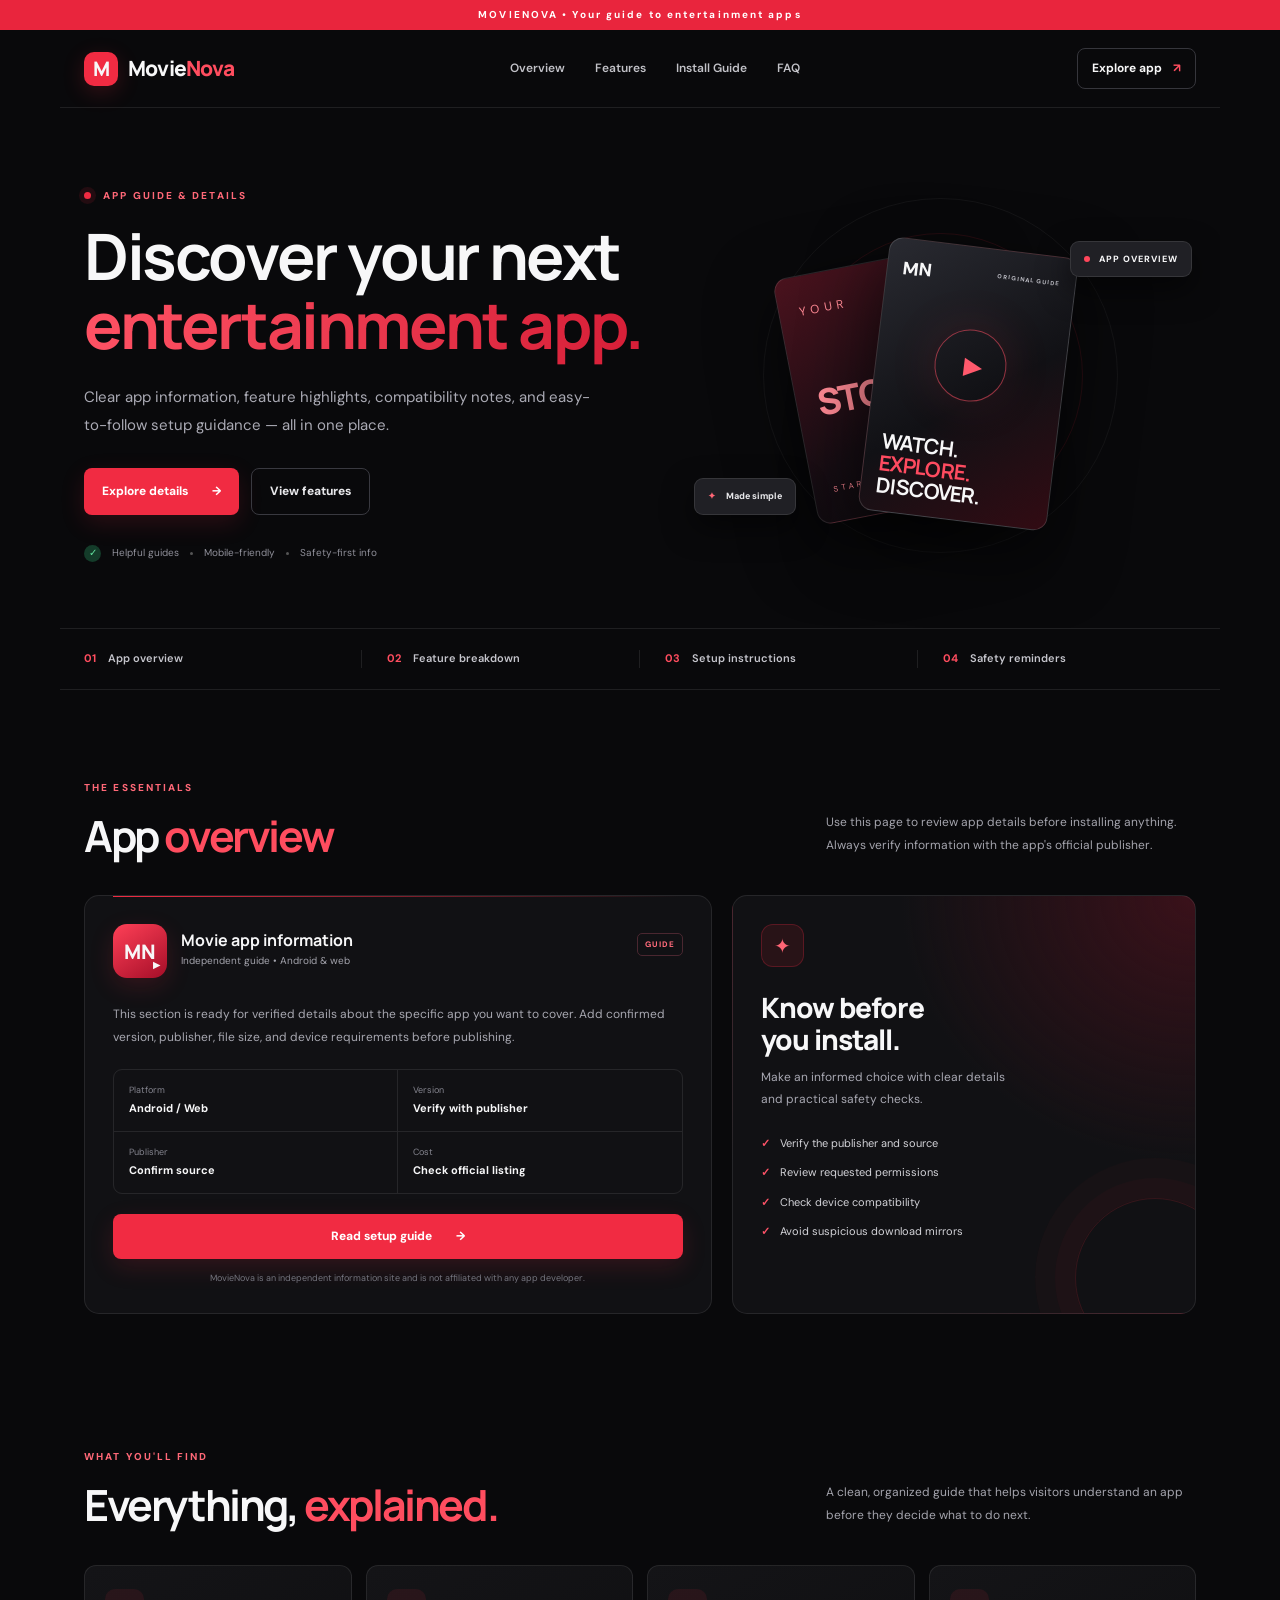
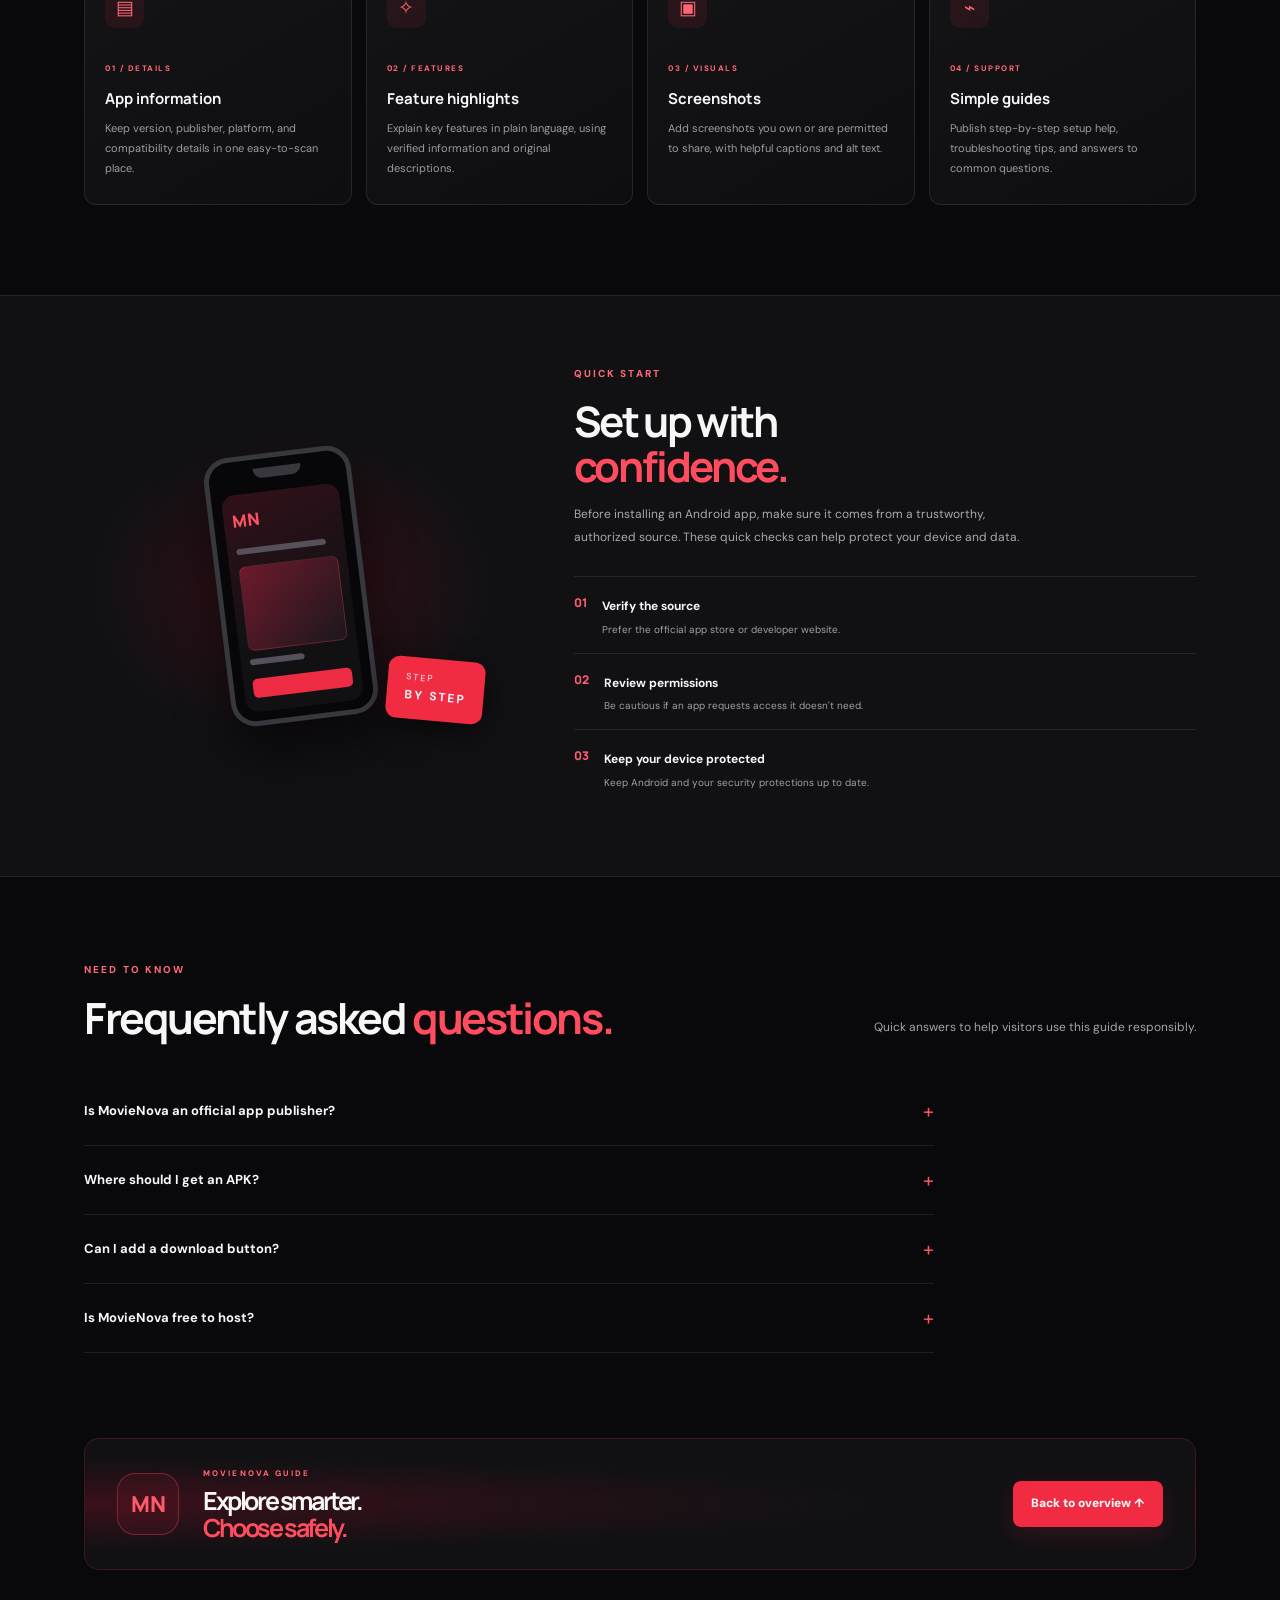
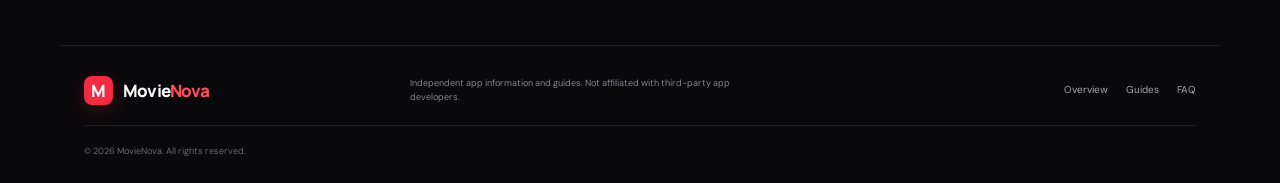
==== index.html @ 2ceeec8c "Update index.html" ====
<!DOCTYPE html>
<html lang="en">
<head>
  <meta charset="UTF-8">
  <meta name="viewport" content="width=device-width, initial-scale=1.0">

  <!-- Google Search Console Verification -->
  <meta name="google-site-verification" content="N7huCjm4_toCMBp7Ov4PjywfoUUpwm39jjKfII1Mrvs">

  <!-- SEO Meta Description -->
  <meta name="description" content="Explore MovieNova app guides, features, compatibility information, and safe installation advice. Find verified sources and helpful troubleshooting tips.">

  <!-- Search Engine Indexing -->
  <meta name="robots" content="index, follow">

  <!-- Page Title -->
  <title>MovieNova | App Guides, Features &amp; Setup Help</title>

  <!-- Canonical URL -->
  <link rel="canonical" href="https://a02768378-eng.github.io/">

  <!-- Browser Theme Color -->
  <meta name="theme-color" content="#0b0b0d">

  <!-- Website Stylesheet -->
  <link rel="stylesheet" href="style.css">
</head>
<body>
  <div class="announcement">MOVIENOVA • Your guide to entertainment apps</div>
  <header class="site-header">
    <a class="brand" href="#" aria-label="MovieNova home"><span class="brand-mark">M</span><span>Movie<span class="red">Nova</span></span></a>
    <button class="menu-toggle" aria-label="Toggle navigation" aria-expanded="false">☰</button>
    <nav class="nav" id="nav">
      <a href="#overview">Overview</a><a href="#features">Features</a><a href="#guide">Install Guide</a><a href="#faq">FAQ</a>
    </nav>
    <a class="header-cta" href="#overview">Explore app <span>↗</span></a>
  </header>

  <main>
    <section class="hero">
      <div class="hero-copy">
        <div class="eyebrow"><span class="pulse"></span> APP GUIDE &amp; DETAILS</div>
        <h1>Discover your next<br><span class="gradient-text">entertainment app.</span></h1>
        <p class="hero-lede">Clear app information, feature highlights, compatibility notes, and easy-to-follow setup guidance — all in one place.</p>
        <div class="hero-actions"><a class="button button-red" href="#overview">Explore details <span>→</span></a><a class="button button-ghost" href="#features">View features</a></div>
        <div class="hero-proof"><span class="proof-icon">✓</span><span>Helpful guides</span><i></i><span>Mobile-friendly</span><i></i><span>Safety-first info</span></div>
      </div>
      <div class="hero-art" aria-label="Decorative entertainment app illustration">
        <div class="orbit orbit-one"></div><div class="orbit orbit-two"></div>
        <div class="poster poster-back"><span>YOUR</span><b>STORY</b><small>STARTS HERE</small></div>
        <div class="poster poster-front"><div class="poster-top">MN <span>ORIGINAL GUIDE</span></div><div class="poster-symbol">▶</div><div class="poster-bottom"><b>WATCH.</b><b>EXPLORE.</b><b>DISCOVER.</b></div></div>
        <div class="floating-tag tag-top"><span class="tag-dot"></span> APP OVERVIEW</div>
        <div class="floating-tag tag-bottom">✦ <span>Made simple</span></div>
      </div>
    </section>

    <section class="trust-strip"><div><b>01</b><span>App overview</span></div><div><b>02</b><span>Feature breakdown</span></div><div><b>03</b><span>Setup instructions</span></div><div><b>04</b><span>Safety reminders</span></div></section>

    <section class="section overview" id="overview">
      <div class="section-heading"><div><div class="eyebrow">THE ESSENTIALS</div><h2>App <span class="red">overview</span></h2></div><p>Use this page to review app details before installing anything. Always verify information with the app's official publisher.</p></div>
      <div class="overview-grid">
        <div class="app-card">
          <div class="app-icon">MN<span>▶</span></div><div class="app-title"><h3>Movie app information</h3><p>Independent guide • Android &amp; web</p></div><span class="status-pill">GUIDE</span>
          <p class="app-description">This section is ready for verified details about the specific app you want to cover. Add confirmed version, publisher, file size, and device requirements before publishing.</p>
          <div class="spec-grid"><div><span>Platform</span><b>Android / Web</b></div><div><span>Version</span><b>Verify with publisher</b></div><div><span>Publisher</span><b>Confirm source</b></div><div><span>Cost</span><b>Check official listing</b></div></div>
          <a class="button button-red button-wide" href="#guide">Read setup guide <span>→</span></a>
          <p class="fine-print">MovieNova is an independent information site and is not affiliated with any app developer.</p>
        </div>
        <div class="why-card"><div class="why-number">✦</div><h3>Know before<br>you install.</h3><p>Make an informed choice with clear details and practical safety checks.</p><ul><li><span>✓</span> Verify the publisher and source</li><li><span>✓</span> Review requested permissions</li><li><span>✓</span> Check device compatibility</li><li><span>✓</span> Avoid suspicious download mirrors</li></ul><div class="decorative-line"></div></div>
      </div>
    </section>

    <section class="section features-section" id="features">
      <div class="section-heading"><div><div class="eyebrow">WHAT YOU'LL FIND</div><h2>Everything, <span class="red">explained.</span></h2></div><p>A clean, organized guide that helps visitors understand an app before they decide what to do next.</p></div>
      <div class="feature-grid">
        <article class="feature-card"><div class="feature-icon">▤</div><span class="feature-index">01 / DETAILS</span><h3>App information</h3><p>Keep version, publisher, platform, and compatibility details in one easy-to-scan place.</p></article>
        <article class="feature-card"><div class="feature-icon">✧</div><span class="feature-index">02 / FEATURES</span><h3>Feature highlights</h3><p>Explain key features in plain language, using verified information and original descriptions.</p></article>
        <article class="feature-card"><div class="feature-icon">▣</div><span class="feature-index">03 / VISUALS</span><h3>Screenshots</h3><p>Add screenshots you own or are permitted to share, with helpful captions and alt text.</p></article>
        <article class="feature-card"><div class="feature-icon">⌁</div><span class="feature-index">04 / SUPPORT</span><h3>Simple guides</h3><p>Publish step-by-step setup help, troubleshooting tips, and answers to common questions.</p></article>
      </div>
    </section>

    <section class="guide-band" id="guide"><div class="guide-graphic"><div class="phone"><div class="phone-notch"></div><div class="phone-screen"><div class="screen-logo">MN</div><div class="screen-line"></div><div class="screen-tile"></div><div class="screen-line short"></div><div class="screen-button"></div></div></div><div class="guide-badge">STEP<br><b>BY STEP</b></div></div><div class="guide-copy"><div class="eyebrow">QUICK START</div><h2>Set up with<br><span class="red">confidence.</span></h2><p>Before installing an Android app, make sure it comes from a trustworthy, authorized source. These quick checks can help protect your device and data.</p><ol class="steps"><li><span>01</span><div><b>Verify the source</b><p>Prefer the official app store or developer website.</p></div></li><li><span>02</span><div><b>Review permissions</b><p>Be cautious if an app requests access it doesn't need.</p></div></li><li><span>03</span><div><b>Keep your device protected</b><p>Keep Android and your security protections up to date.</p></div></li></ol></div></section>

    <section class="section faq-section" id="faq"><div class="section-heading"><div><div class="eyebrow">NEED TO KNOW</div><h2>Frequently asked <span class="red">questions.</span></h2></div><p>Quick answers to help visitors use this guide responsibly.</p></div>
      <div class="faq-list">
        <details><summary>Is MovieNova an official app publisher?<span>+</span></summary><p>No. MovieNova is an independent information-site template. It is not affiliated with MovieBox or any other app publisher unless a formal relationship is explicitly established.</p></details>
        <details><summary>Where should I get an APK?<span>+</span></summary><p>Prefer an official app store or the developer's verified website. Avoid unknown mirrors and files that cannot be verified.</p></details>
        <details><summary>Can I add a download button?<span>+</span></summary><p>Yes. Add a download link only when you have permission to distribute the file and have verified its source, integrity, and licensing.</p></details>
        <details><summary>Is MovieNova free to host?<span>+</span></summary><p>This static website can be published using a free hosting service such as GitHub Pages, subject to that service's current terms and policies. A custom .com domain usually costs extra.</p></details>
      </div>
    </section>
    <section class="closing-cta"><div class="closing-orb">MN</div><div><div class="eyebrow">MOVIENOVA GUIDE</div><h2>Explore smarter.<br><span class="red">Choose safely.</span></h2></div><a class="button button-red" href="#overview">Back to overview ↑</a></section>
  </main>
  <footer><a class="brand footer-brand" href="#"><span class="brand-mark">M</span><span>Movie<span class="red">Nova</span></span></a><p>Independent app information and guides. Not affiliated with third-party app developers.</p><div class="footer-links"><a href="#overview">Overview</a><a href="#guide">Guides</a><a href="#faq">FAQ</a></div><small>© <span id="year"></span> MovieNova. All rights reserved.</small></footer>
  <script src="script.js"></script>
</body>
</html>
---- style.css ----
@import url('https://fonts.googleapis.com/css2?family=DM+Sans:wght@400;500;600;700&family=Manrope:wght@400;500;600;700;800&display=swap');
:root{--bg:#09090b;--panel:#111114;--panel2:#17171b;--text:#f7f7f8;--muted:#a4a4ad;--red:#f12b42;--red2:#ff4d5f;--line:rgba(255,255,255,.09);--max:1160px}
*{box-sizing:border-box}html{scroll-behavior:smooth;scroll-padding-top:90px}body{margin:0;background:var(--bg);color:var(--text);font-family:'DM Sans',sans-serif;line-height:1.6}a{color:inherit;text-decoration:none}.announcement{text-align:center;background:#e9253d;color:white;font-size:10px;letter-spacing:2.1px;font-weight:700;padding:7px 12px}.site-header{height:78px;max-width:var(--max);margin:auto;padding:0 24px;display:flex;align-items:center;justify-content:space-between;gap:24px;border-bottom:1px solid var(--line)}.brand{display:flex;align-items:center;gap:10px;font-family:Manrope,sans-serif;font-size:21px;font-weight:800;letter-spacing:-.8px;white-space:nowrap}.brand-mark{display:grid;place-items:center;width:34px;height:34px;background:var(--red);border-radius:10px;font-size:20px;box-shadow:0 6px 22px #f12b4233}.red{color:var(--red2)}.nav{display:flex;gap:30px;color:#c2c2c8;font-size:12px;font-weight:600}.nav a:hover,.footer-links a:hover{color:white}.header-cta{border:1px solid #36363c;border-radius:8px;padding:10px 14px;font-size:12px;font-weight:700}.header-cta span{color:var(--red2);margin-left:8px}.menu-toggle{display:none;background:none;border:0;color:white;font-size:25px}.hero{max-width:var(--max);min-height:520px;margin:auto;padding:76px 24px 62px;display:grid;grid-template-columns:1fr .9fr;align-items:center;gap:35px;overflow:hidden}.eyebrow{font-size:10px;font-weight:800;letter-spacing:2.1px;color:#ff6877;margin-bottom:17px}.pulse{display:inline-block;width:7px;height:7px;background:var(--red);border-radius:50%;margin-right:8px;box-shadow:0 0 0 5px #f12b421c}h1,h2,h3,p{margin-top:0}h1,h2{font-family:Manrope,sans-serif;letter-spacing:-2.4px;line-height:1.08}h1{font-size:clamp(40px,5.1vw,64px);margin-bottom:23px}h2{font-size:clamp(31px,4vw,43px);margin-bottom:14px}.gradient-text{background:linear-gradient(90deg,#ff5264,#d61e37);-webkit-background-clip:text;background-clip:text;color:transparent}.hero-lede{max-width:510px;color:#aaaab4;font-size:15px;line-height:1.9;margin-bottom:28px}.hero-actions{display:flex;gap:12px;flex-wrap:wrap}.button{display:inline-flex;align-items:center;justify-content:center;gap:24px;padding:13px 18px;border-radius:8px;font-size:12px;font-weight:800;transition:transform .2s,background .2s}.button:hover{transform:translateY(-2px)}.button-red{background:var(--red);color:white;box-shadow:0 8px 24px #f12b4226}.button-red:hover{background:#ff4055}.button-ghost{border:1px solid #393940;color:#e8e8eb}.hero-proof{display:flex;align-items:center;gap:11px;margin-top:30px;color:#8f8f99;font-size:10px}.hero-proof i{height:3px;width:3px;border-radius:50%;background:#555}.proof-icon{display:grid;place-items:center;width:17px;height:17px;background:#143c2a;color:#64e5a1;border-radius:50%;font-size:10px}.hero-art{position:relative;height:365px;display:flex;align-items:center;justify-content:center}.orbit{position:absolute;border:1px solid #ffffff0c;border-radius:50%;width:355px;height:355px}.orbit-two{width:285px;height:285px;border-color:#f12b4220}.poster{position:absolute;border-radius:14px;box-shadow:0 25px 70px #0009;overflow:hidden;display:flex;flex-direction:column;justify-content:space-between}.poster-back{width:180px;height:250px;transform:rotate(-11deg) translate(-58px,0);background:linear-gradient(150deg,#4a121d,#160d13 60%,#08080a);padding:26px 20px;color:#ff8994;border:1px solid #ffffff1c}.poster-back span{font-size:12px;letter-spacing:5px}.poster-back b{font:800 36px Manrope;letter-spacing:-2px}.poster-back small{font-size:8px;letter-spacing:3px}.poster-front{width:190px;height:275px;transform:rotate(7deg) translate(28px,5px);padding:15px;background:linear-gradient(145deg,#292a31,#111115 55%,#320b13);border:1px solid #ffffff26}.poster-top{font-size:18px;font-weight:800}.poster-top span{float:right;font-size:6px;letter-spacing:1px;color:#b9b9c0;margin-top:7px}.poster-symbol{margin:auto;display:grid;place-items:center;width:72px;height:72px;border-radius:50%;border:1px solid #ff506488;color:#ff596c;font-size:24px;padding-left:4px;box-shadow:0 0 50px #f12b4222}.poster-bottom{display:flex;flex-direction:column;font:800 21px Manrope;line-height:1.05;letter-spacing:-.8px}.poster-bottom b:nth-child(2){color:#ff4b60}.floating-tag{position:absolute;z-index:2;background:#202025;border:1px solid #ffffff19;border-radius:9px;padding:10px 13px;font-size:9px;font-weight:800;letter-spacing:1px;box-shadow:0 12px 30px #0008}.tag-top{top:48px;right:4px}.tag-bottom{bottom:43px;left:8px;color:#ff6676}.tag-bottom span{color:#e6e6e9;margin-left:6px;letter-spacing:0}.tag-dot{display:inline-block;width:6px;height:6px;background:#ff465b;border-radius:50%;margin-right:6px}.trust-strip{max-width:var(--max);margin:auto;padding:21px 24px;border-top:1px solid var(--line);border-bottom:1px solid var(--line);display:grid;grid-template-columns:repeat(4,1fr)}.trust-strip div{display:flex;gap:12px;align-items:center;border-right:1px solid var(--line);padding-left:25px}.trust-strip div:first-child{padding-left:0}.trust-strip div:last-child{border:0}.trust-strip b{color:var(--red2);font-size:11px}.trust-strip span{font-size:11px;color:#c5c5cc;font-weight:600}.section{max-width:var(--max);margin:auto;padding:90px 24px}.section-heading{display:flex;justify-content:space-between;align-items:end;gap:35px;margin-bottom:36px}.section-heading h2{margin:0}.section-heading>p{max-width:370px;color:var(--muted);font-size:12px;line-height:1.9;margin:0 0 2px}.overview-grid{display:grid;grid-template-columns:1.15fr .85fr;gap:20px}.app-card,.why-card{background:var(--panel);border:1px solid var(--line);border-radius:15px;padding:28px}.app-card{position:relative}.app-card:before{content:"";position:absolute;top:0;left:28px;right:28px;height:1px;background:linear-gradient(90deg,var(--red),transparent)}.app-icon{width:54px;height:54px;border-radius:14px;display:grid;place-items:center;background:linear-gradient(145deg,#ff4057,#a50e28);font:800 20px Manrope;position:relative;float:left;margin-right:14px;box-shadow:0 8px 24px #f12b4229}.app-icon span{font-size:9px;position:absolute;right:7px;bottom:7px}.app-title h3{font:700 16px Manrope;margin:5px 0 2px}.app-title p{font-size:10px;color:var(--muted);margin:0}.status-pill{float:right;border:1px solid #4a2730;border-radius:5px;padding:4px 7px;color:#ff6b7b;font-size:8px;font-weight:800;letter-spacing:1px;margin-top:-36px}.app-description{clear:both;padding-top:25px;color:#a7a7b0;font-size:12px;line-height:1.9}.spec-grid{display:grid;grid-template-columns:1fr 1fr;border:1px solid var(--line);border-radius:9px;margin:20px 0;overflow:hidden}.spec-grid div{padding:13px 15px;border-bottom:1px solid var(--line)}.spec-grid div:nth-child(odd){border-right:1px solid var(--line)}.spec-grid div:nth-child(n+3){border-bottom:0}.spec-grid span,.spec-grid b{display:block}.spec-grid span{font-size:9px;color:#85858f;margin-bottom:3px}.spec-grid b{font-size:11px}.button-wide{width:100%}.fine-print{font-size:9px;color:#74747e;text-align:center;margin:12px 0 0}.why-card{background:radial-gradient(ellipse at 100% 0,#3a111a 0,transparent 45%),var(--panel);position:relative;overflow:hidden}.why-number{width:43px;height:43px;display:grid;place-items:center;background:#f12b421a;border:1px solid #f12b4240;color:#ff6575;border-radius:12px;font-size:20px;margin-bottom:24px}.why-card h3{font:800 28px/1.15 Manrope;letter-spacing:-1px;margin-bottom:12px}.why-card>p{color:#a8a8b2;font-size:12px;max-width:260px;line-height:1.8}.why-card ul{list-style:none;padding:0;margin:24px 0 0}.why-card li{display:flex;gap:10px;margin:12px 0;color:#d3d3d8;font-size:11px}.why-card li span{color:#ff5368;font-weight:800}.decorative-line{position:absolute;bottom:-45px;right:-40px;width:160px;height:160px;border:1px solid #f12b4229;border-radius:50%;box-shadow:0 0 0 20px #f12b4208,0 0 0 40px #f12b4206}.features-section{padding-top:45px}.feature-grid{display:grid;grid-template-columns:repeat(4,1fr);gap:14px}.feature-card{padding:23px 20px 25px;background:linear-gradient(150deg,#141417,#0e0e10);border:1px solid var(--line);border-radius:12px;transition:transform .2s,border-color .2s}.feature-card:hover{transform:translateY(-4px);border-color:#f12b4255}.feature-icon{width:39px;height:39px;border-radius:10px;background:#f12b4218;color:#ff6575;display:grid;place-items:center;font-size:19px;margin-bottom:25px}.feature-index{font-size:8px;letter-spacing:1.5px;color:#ff6575;font-weight:800}.feature-card h3{font:700 15px Manrope;margin:10px 0}.feature-card p{font-size:11px;color:#9c9ca6;line-height:1.8;margin:0}.guide-band{background:#111114;border-top:1px solid var(--line);border-bottom:1px solid var(--line);padding:70px max(24px,calc((100% - 1112px)/2));display:grid;grid-template-columns:.8fr 1.2fr;align-items:center;gap:75px}.guide-graphic{height:330px;position:relative;display:flex;justify-content:center;align-items:center;background:radial-gradient(ellipse,#391019 0,transparent 67%)}.phone{width:148px;height:270px;border:5px solid #37373e;border-radius:25px;background:#070709;padding:10px;box-shadow:0 25px 50px #0009;transform:rotate(-7deg)}.phone-notch{width:48px;height:10px;background:#37373e;border-radius:0 0 9px 9px;margin:-1px auto 14px}.phone-screen{background:linear-gradient(160deg,#321019,#111114 60%);height:218px;border-radius:13px;padding:14px 9px}.screen-logo{font:800 17px Manrope;color:#ff5166}.screen-line{height:6px;border-radius:5px;background:#55505a;margin-top:17px;width:90%}.screen-line.short{width:55%;margin-top:8px}.screen-tile{height:85px;border-radius:7px;background:linear-gradient(135deg,#6d1a2b,#1c171d);margin-top:12px;border:1px solid #ff53652b}.screen-button{height:19px;border-radius:5px;background:#ed2b43;margin-top:14px}.guide-badge{position:absolute;bottom:30px;right:15px;background:#f12b42;border-radius:11px;padding:12px 18px;font-size:9px;letter-spacing:2px;line-height:1.8;transform:rotate(5deg);box-shadow:0 10px 30px #0008}.guide-badge b{font-size:12px}.guide-copy h2{font-size:42px}.guide-copy>p{color:#a8a8b2;font-size:12px;line-height:1.9;max-width:470px}.steps{list-style:none;padding:0;margin:27px 0 0}.steps li{display:flex;gap:15px;border-top:1px solid var(--line);padding:15px 0}.steps li>span{font:800 12px Manrope;color:#ff5a6d;padding-top:2px}.steps b{font-size:12px}.steps p{color:#9f9fa8;font-size:10px;margin:4px 0 0}.faq-section{padding-top:85px;padding-bottom:85px}.faq-list{max-width:850px}.faq-list details{border-bottom:1px solid var(--line);padding:18px 0}.faq-list summary{list-style:none;display:flex;justify-content:space-between;align-items:center;cursor:pointer;font-size:13px;font-weight:700}.faq-list summary::-webkit-details-marker{display:none}.faq-list summary span{font-size:20px;color:#ff5266;font-weight:400;transition:transform .2s}.faq-list details[open] summary span{transform:rotate(45deg)}.faq-list details p{max-width:720px;color:#a5a5af;font-size:12px;line-height:1.9;margin:14px 0 0}.closing-cta{max-width:1112px;margin:0 auto 75px;padding:28px 32px;display:flex;align-items:center;gap:24px;border:1px solid #f12b4233;border-radius:15px;background:radial-gradient(ellipse at 0 50%,#3b101a,transparent 50%),#111114}.closing-orb{flex-shrink:0;width:62px;height:62px;border:1px solid #ff526655;border-radius:18px;display:grid;place-items:center;color:#ff596c;font:800 22px Manrope;background:#f12b4214}.closing-cta .eyebrow{font-size:8px;margin-bottom:7px}.closing-cta h2{font-size:25px;margin:0}.closing-cta .button{margin-left:auto}footer{border-top:1px solid var(--line);max-width:var(--max);margin:auto;padding:30px 24px 25px;display:grid;grid-template-columns:1fr 1.5fr 1fr;gap:20px;align-items:center}footer .brand{font-size:17px}footer .brand-mark{width:29px;height:29px;font-size:17px;border-radius:8px}footer p{font-size:9px;color:#85858f;margin:0;max-width:320px}footer small{grid-column:1/-1;border-top:1px solid var(--line);padding-top:18px;color:#686871;font-size:9px}.footer-links{display:flex;gap:18px;justify-content:flex-end;font-size:10px;color:#a5a5ad}
@media(max-width:800px){.nav{gap:15px}.header-cta{display:none}.hero{grid-template-columns:1fr .8fr;padding-top:55px}.hero-art{transform:scale(.86);margin:0 -30px}.trust-strip div{padding-left:12px}.trust-strip span{font-size:9px}.section-heading{align-items:start;flex-direction:column;gap:15px}.overview-grid{grid-template-columns:1fr}.feature-grid{grid-template-columns:repeat(2,1fr)}.guide-band{gap:25px;padding-left:24px;padding-right:24px}.closing-cta{margin-left:24px;margin-right:24px}}
@media(max-width:600px){.site-header{height:68px;padding:0 18px}.menu-toggle{display:block;order:3}.nav{display:none;position:absolute;z-index:10;top:106px;left:0;right:0;padding:18px 24px;background:#141417;border-bottom:1px solid var(--line);flex-direction:column;gap:17px}.nav.open{display:flex}.brand{font-size:19px}.hero{display:flex;flex-direction:column;align-items:stretch;padding:52px 20px 30px;gap:0}.hero h1{font-size:43px}.hero-lede{font-size:13px}.hero-art{height:310px;transform:scale(.83);margin:-8px 0 -5px}.tag-top{right:0}.hero-proof{flex-wrap:wrap}.trust-strip{grid-template-columns:1fr 1fr;gap:17px;padding:20px}.trust-strip div{border:0;padding:0}.section{padding:65px 20px}.section-heading h2{font-size:34px}.app-card,.why-card{padding:21px}.spec-grid div{padding:11px}.feature-grid{grid-template-columns:1fr 1fr;gap:9px}.feature-card{padding:17px 14px}.feature-card h3{font-size:13px}.feature-card p{font-size:10px}.feature-icon{margin-bottom:18px}.guide-band{grid-template-columns:1fr;gap:15px;padding:45px 20px}.guide-graphic{height:270px}.guide-copy h2{font-size:36px}.closing-cta{margin:0 20px 50px;padding:21px;gap:14px;flex-wrap:wrap}.closing-orb{width:48px;height:48px;border-radius:13px}.closing-cta h2{font-size:22px}.closing-cta .button{width:100%;margin:7px 0 0}footer{padding:27px 20px;grid-template-columns:1fr auto;gap:14px}footer p{grid-column:1/-1;grid-row:2}.footer-links{grid-column:1/-1;justify-content:flex-start;grid-row:3}footer small{grid-row:4}.announcement{font-size:9px}}
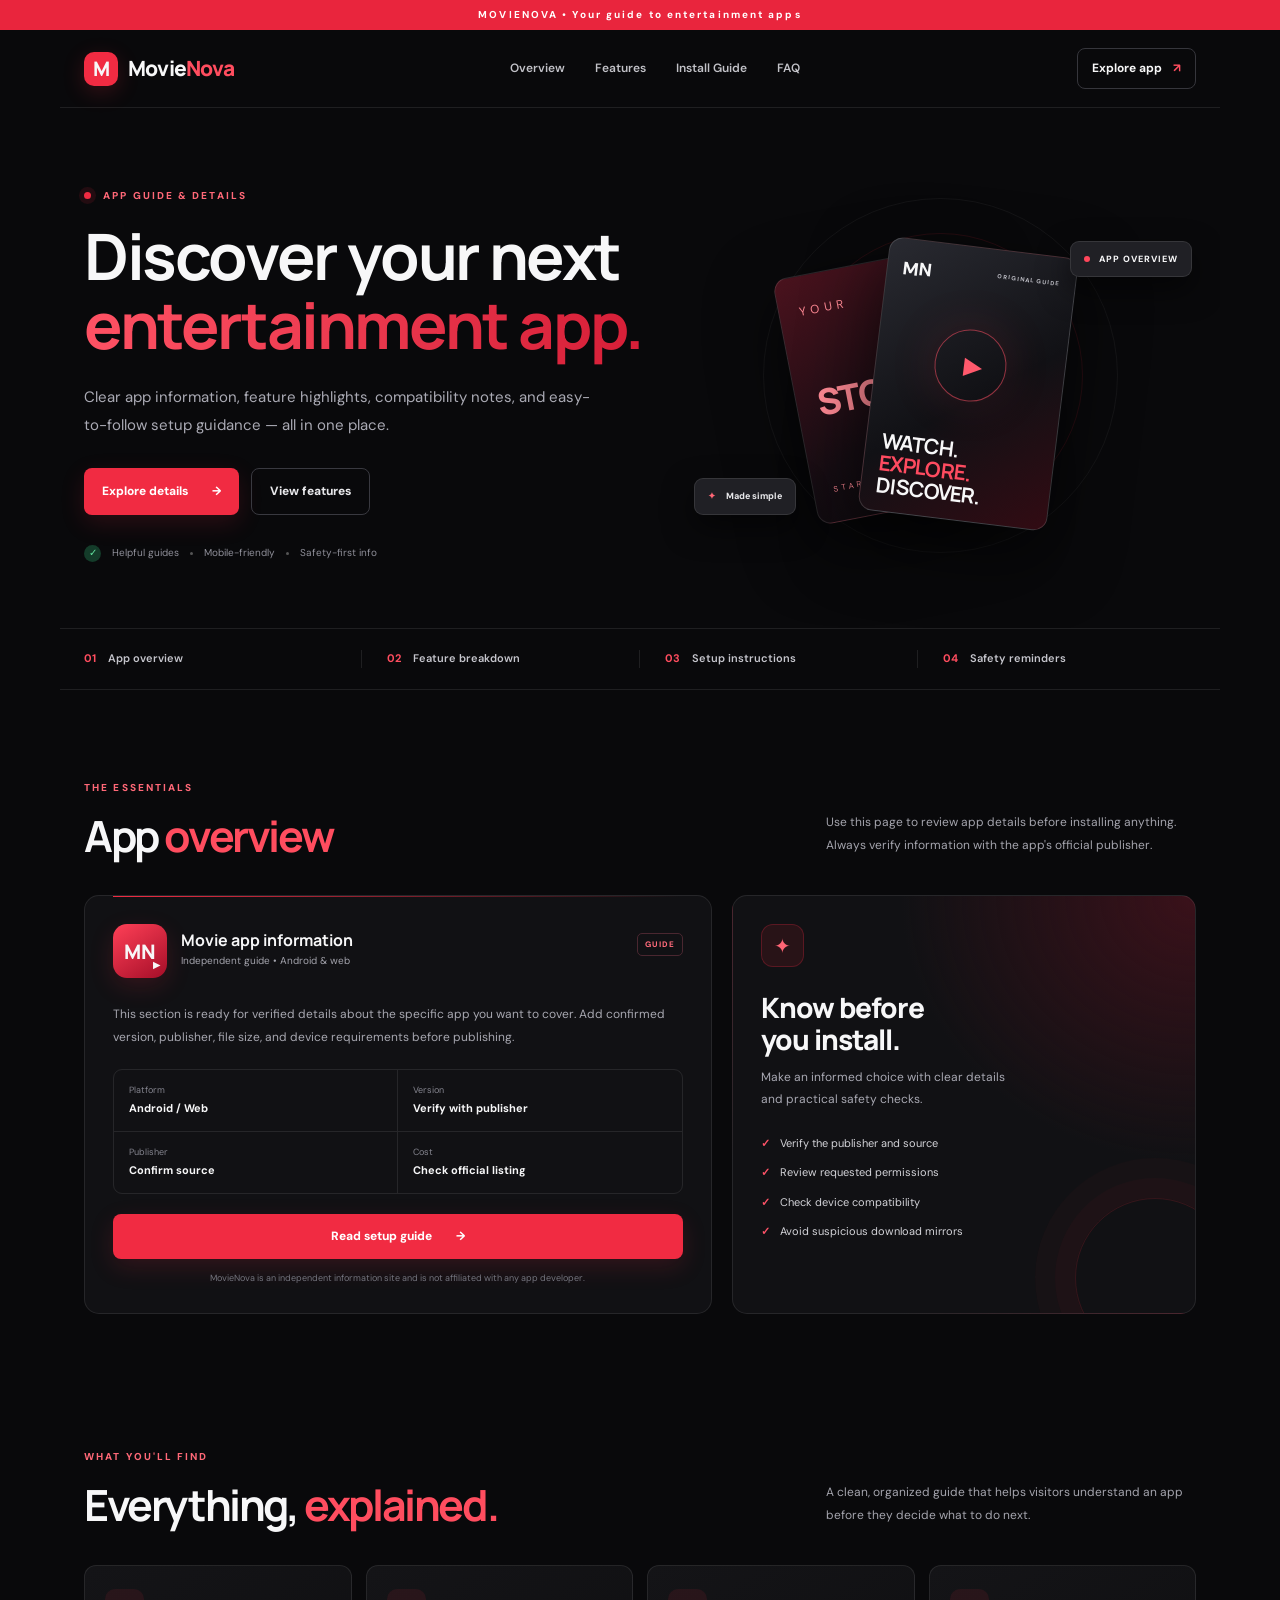
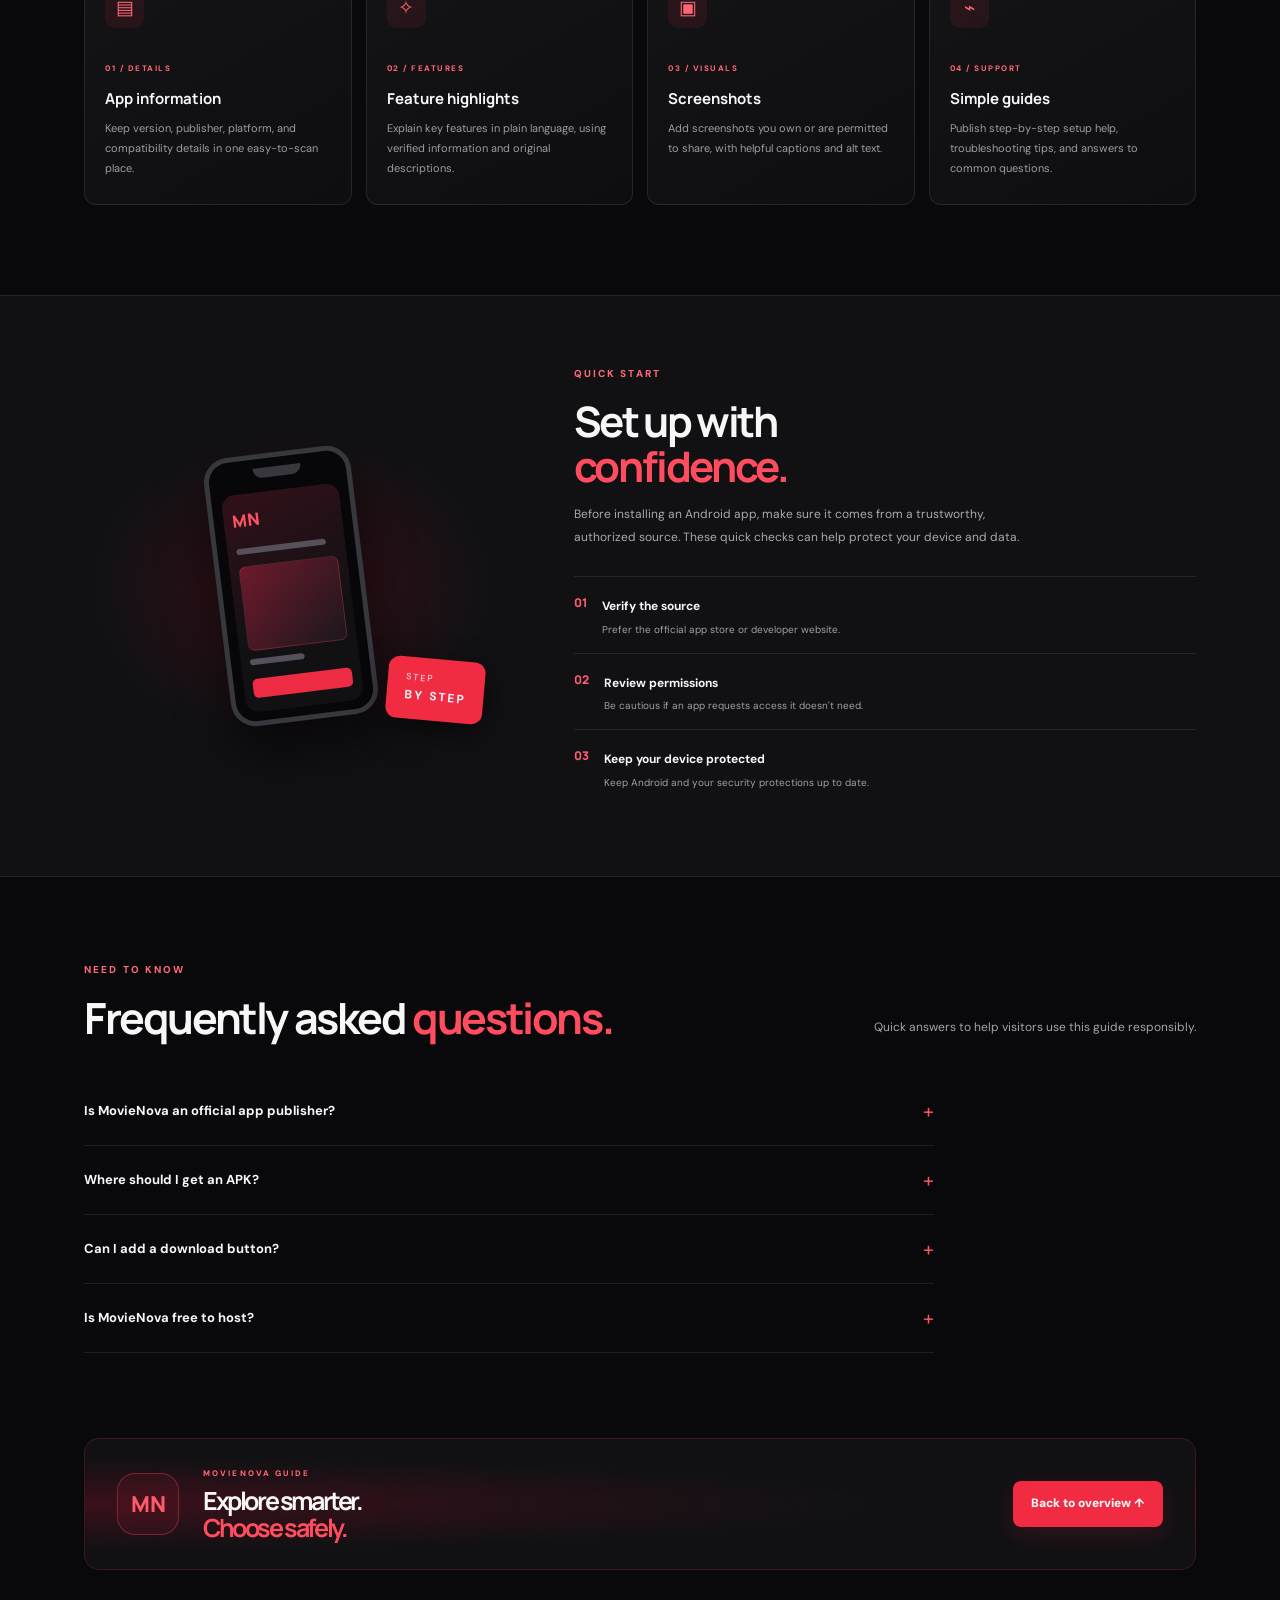
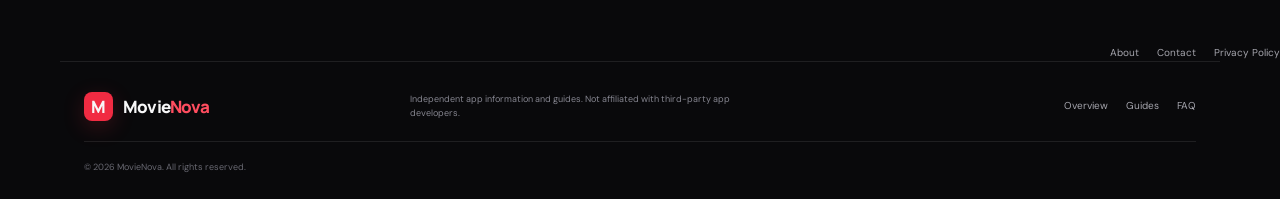
==== commit b7e958f9: "Update index.html" ====
--- a/index.html
+++ b/index.html
@@ -92,6 +92,11 @@
     </section>
     <section class="closing-cta"><div class="closing-orb">MN</div><div><div class="eyebrow">MOVIENOVA GUIDE</div><h2>Explore smarter.<br><span class="red">Choose safely.</span></h2></div><a class="button button-red" href="#overview">Back to overview ↑</a></section>
   </main>
+  <div class="footer-links">
+  <a href="about.html">About</a>
+  <a href="contact.html">Contact</a>
+  <a href="privacy-policy.html">Privacy Policy</a>
+</div>
   <footer><a class="brand footer-brand" href="#"><span class="brand-mark">M</span><span>Movie<span class="red">Nova</span></span></a><p>Independent app information and guides. Not affiliated with third-party app developers.</p><div class="footer-links"><a href="#overview">Overview</a><a href="#guide">Guides</a><a href="#faq">FAQ</a></div><small>© <span id="year"></span> MovieNova. All rights reserved.</small></footer>
   <script src="script.js"></script>
 </body>
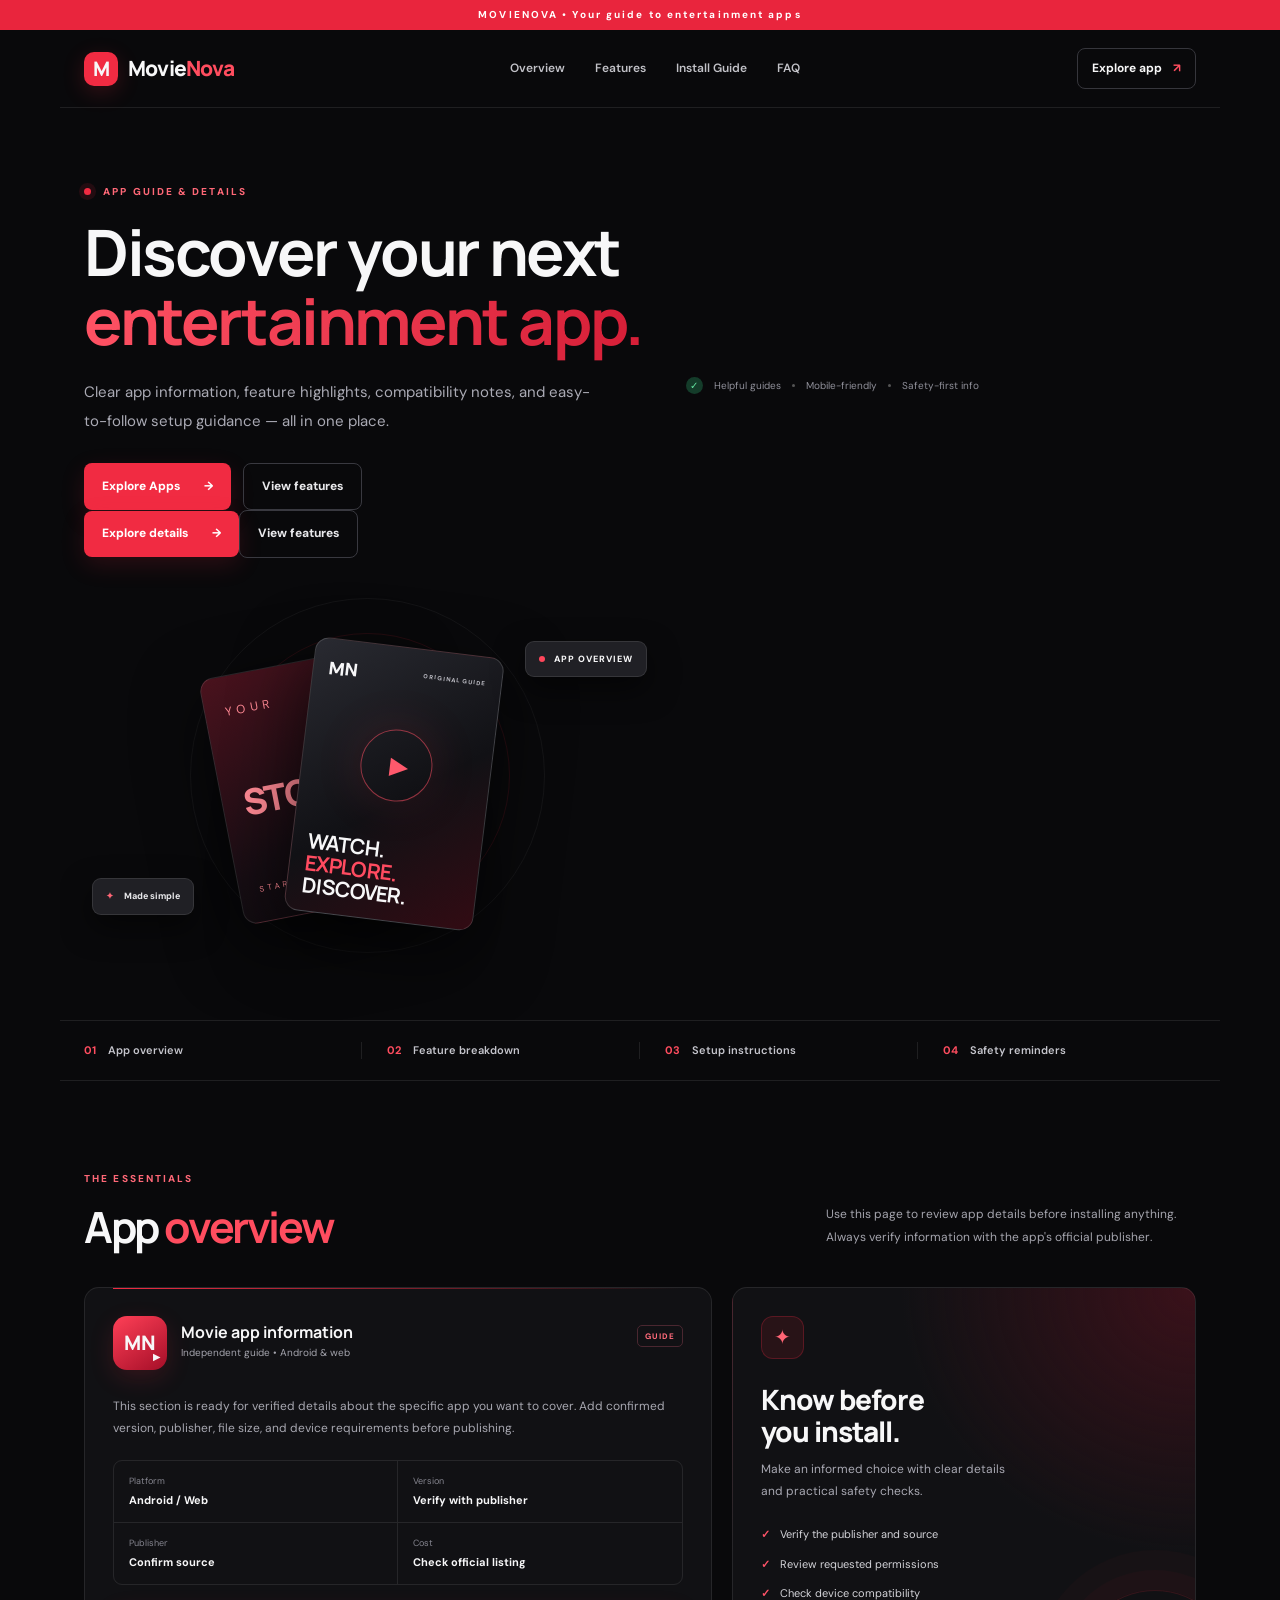
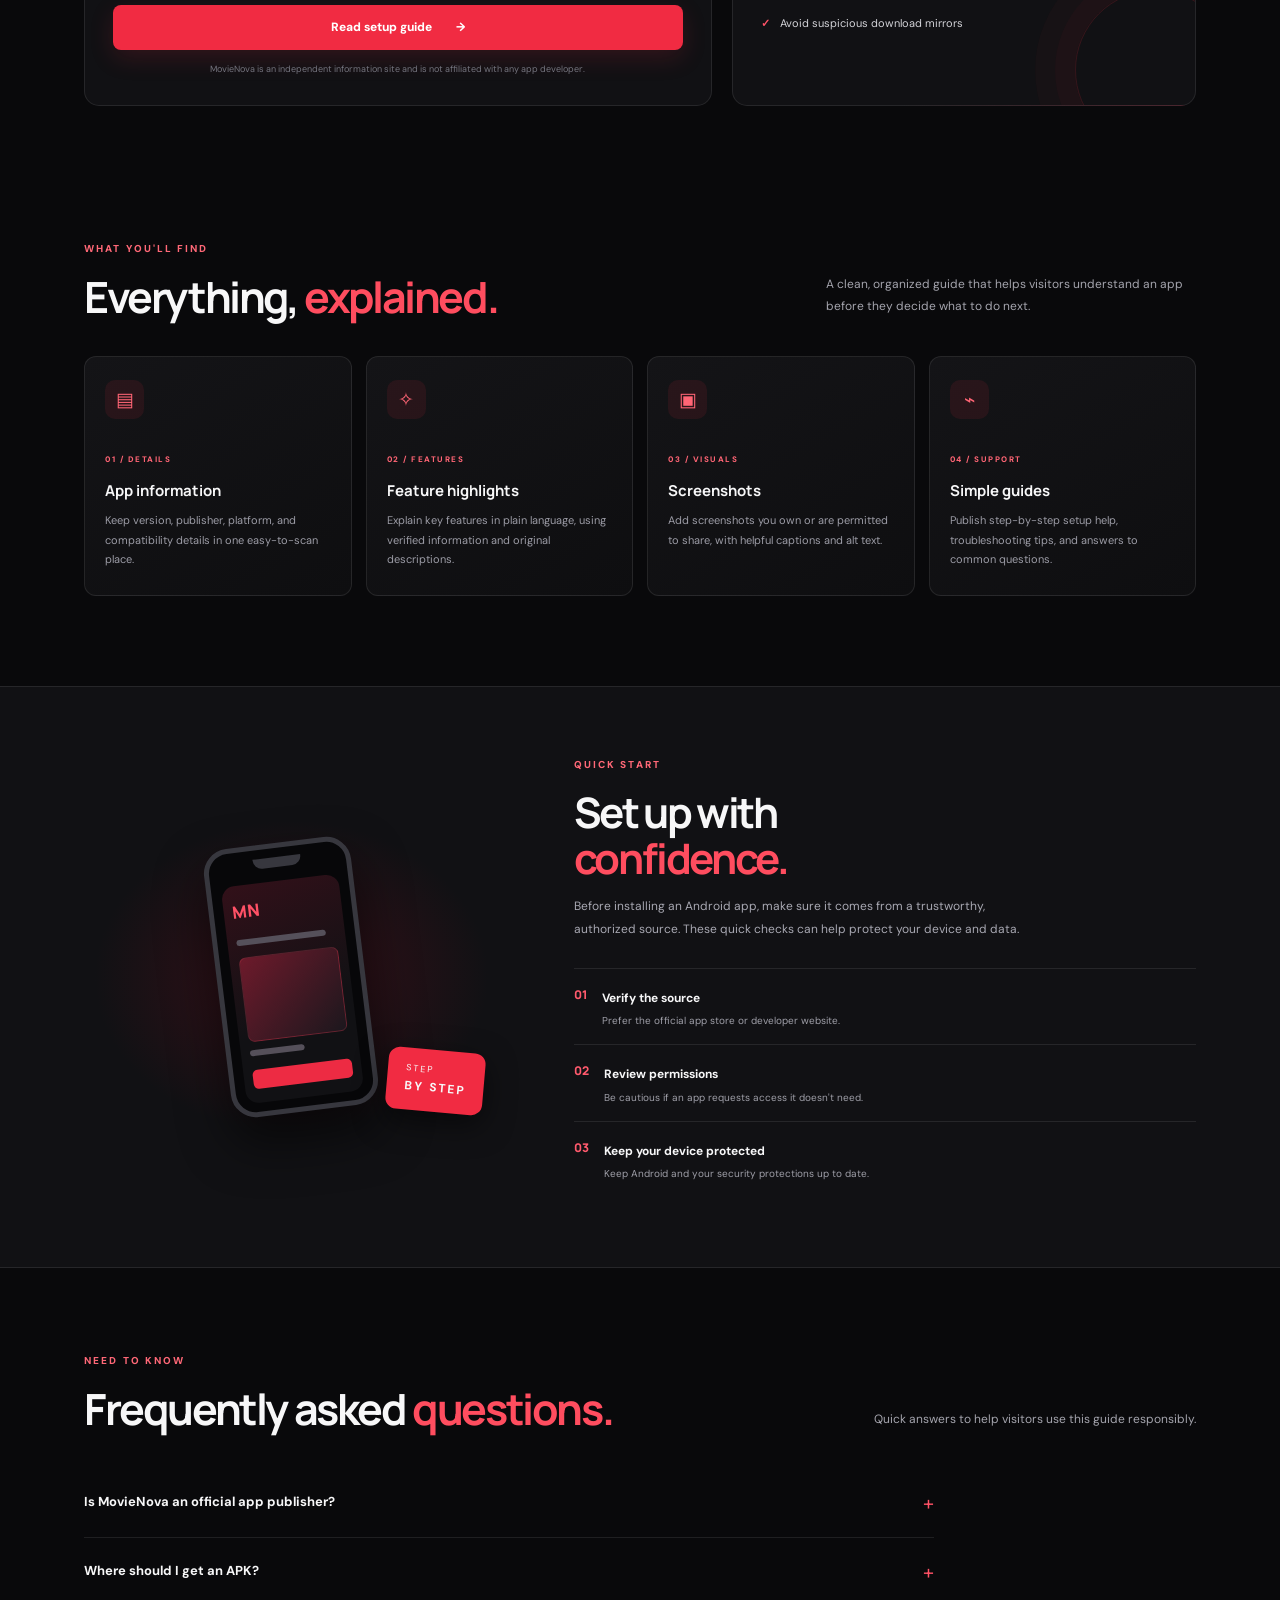
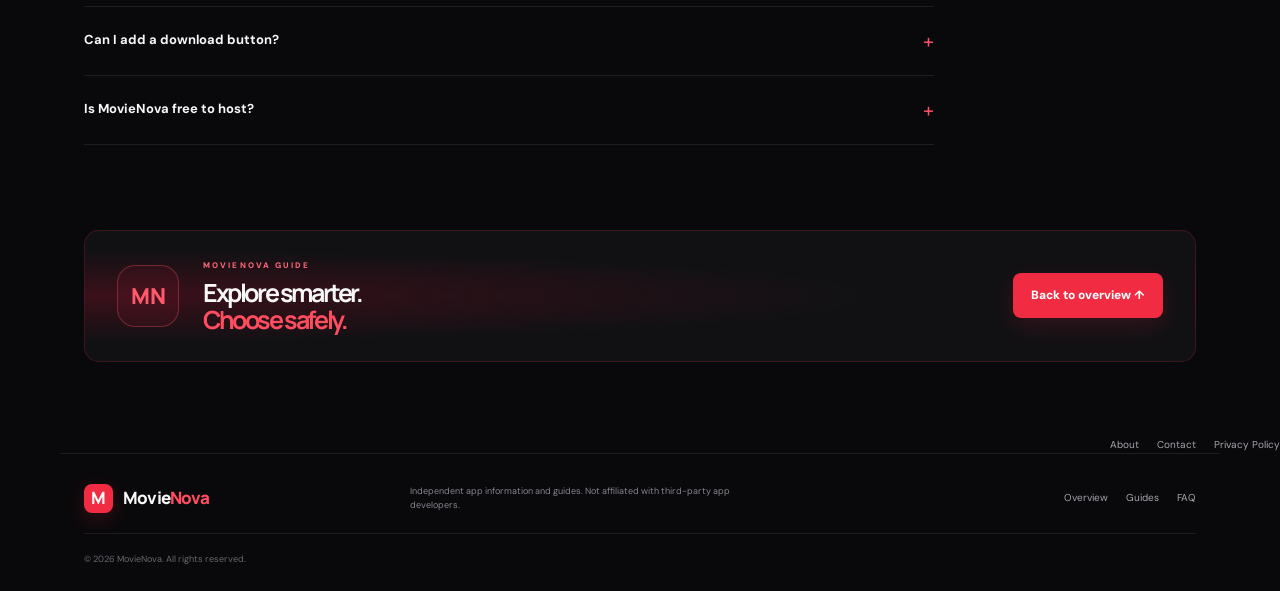
==== commit 37022635: "Update index.html" ====
--- a/index.html
+++ b/index.html
@@ -42,7 +42,10 @@
         <div class="eyebrow"><span class="pulse"></span> APP GUIDE &amp; DETAILS</div>
         <h1>Discover your next<br><span class="gradient-text">entertainment app.</span></h1>
         <p class="hero-lede">Clear app information, feature highlights, compatibility notes, and easy-to-follow setup guidance — all in one place.</p>
-        <div class="hero-actions"><a class="button button-red" href="#overview">Explore details <span>→</span></a><a class="button button-ghost" href="#features">View features</a></div>
+        <div class="hero-actions">
+  <a class="button button-red" href="apps.html">Explore Apps <span>→</span></a>
+  <a class="button button-ghost" href="#features">View features</a>
+</div><a class="button button-red" href="#overview">Explore details <span>→</span></a><a class="button button-ghost" href="#features">View features</a></div>
         <div class="hero-proof"><span class="proof-icon">✓</span><span>Helpful guides</span><i></i><span>Mobile-friendly</span><i></i><span>Safety-first info</span></div>
       </div>
       <div class="hero-art" aria-label="Decorative entertainment app illustration">
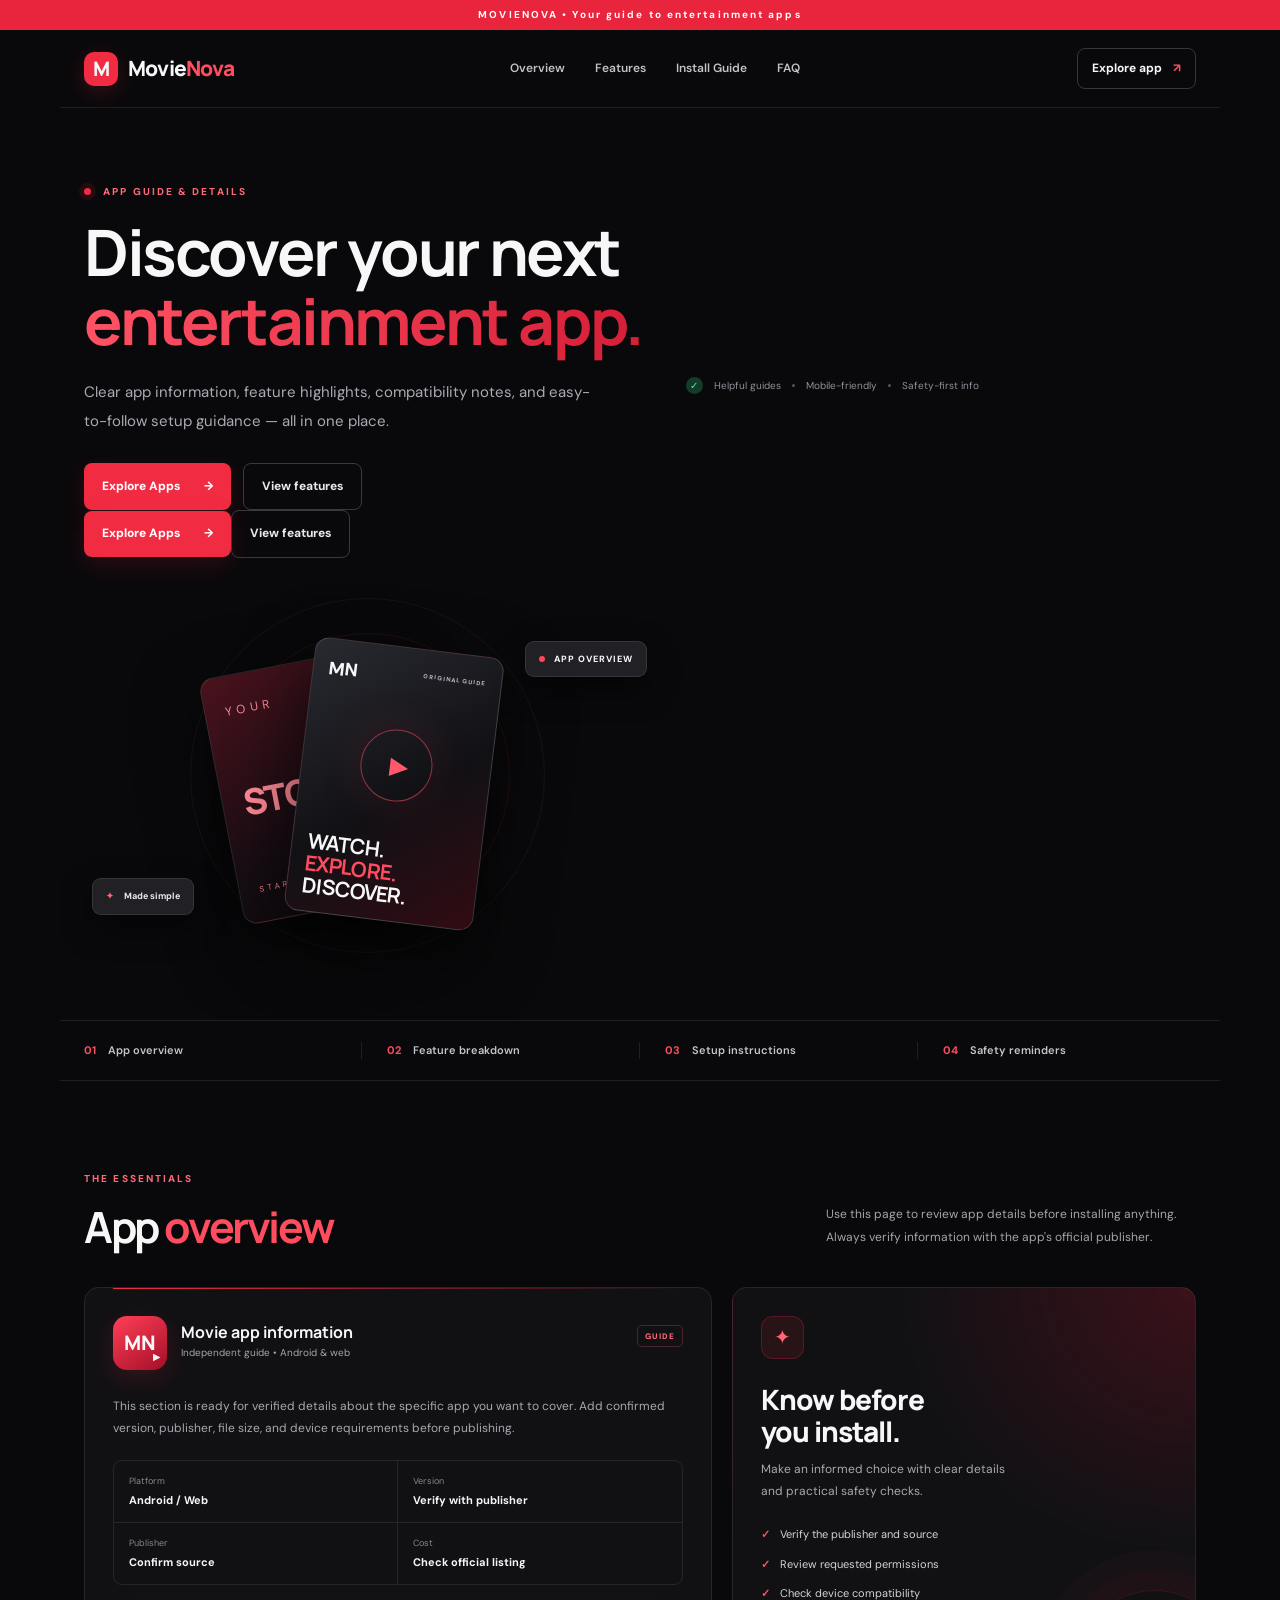
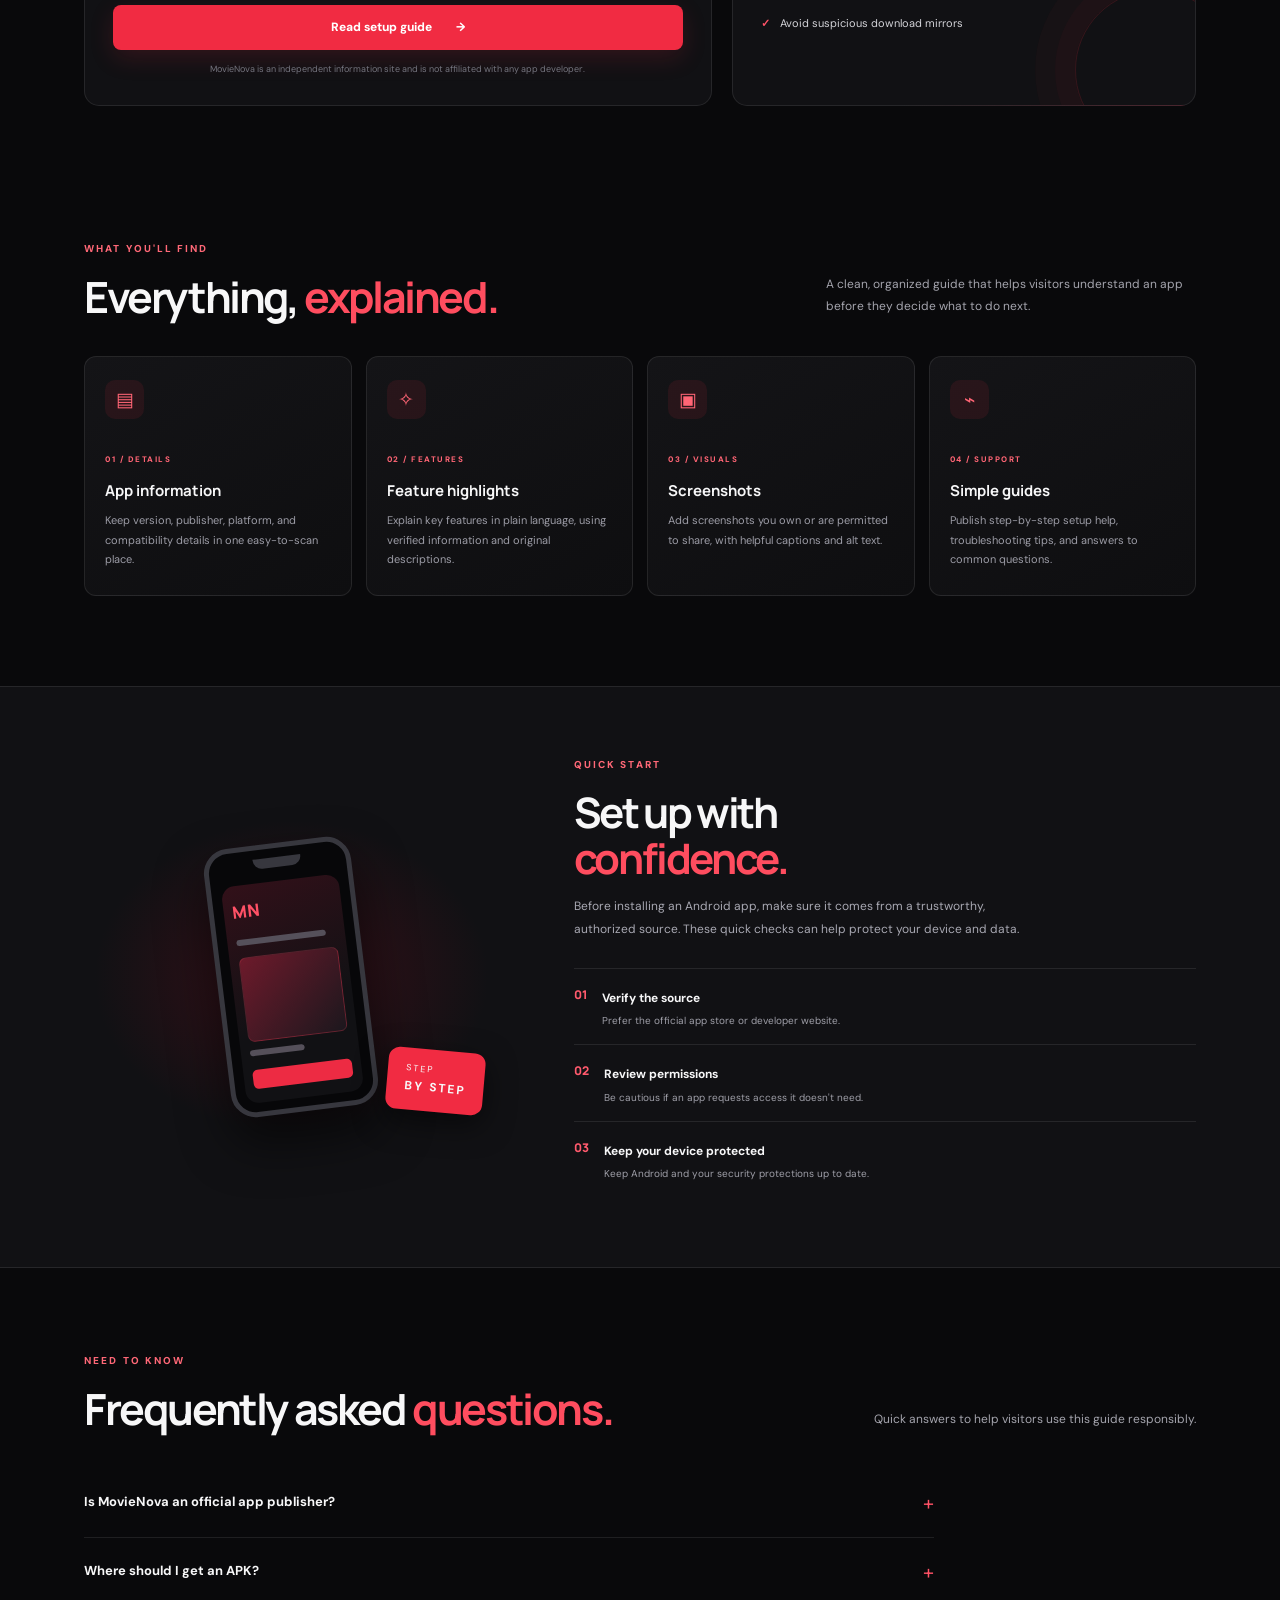
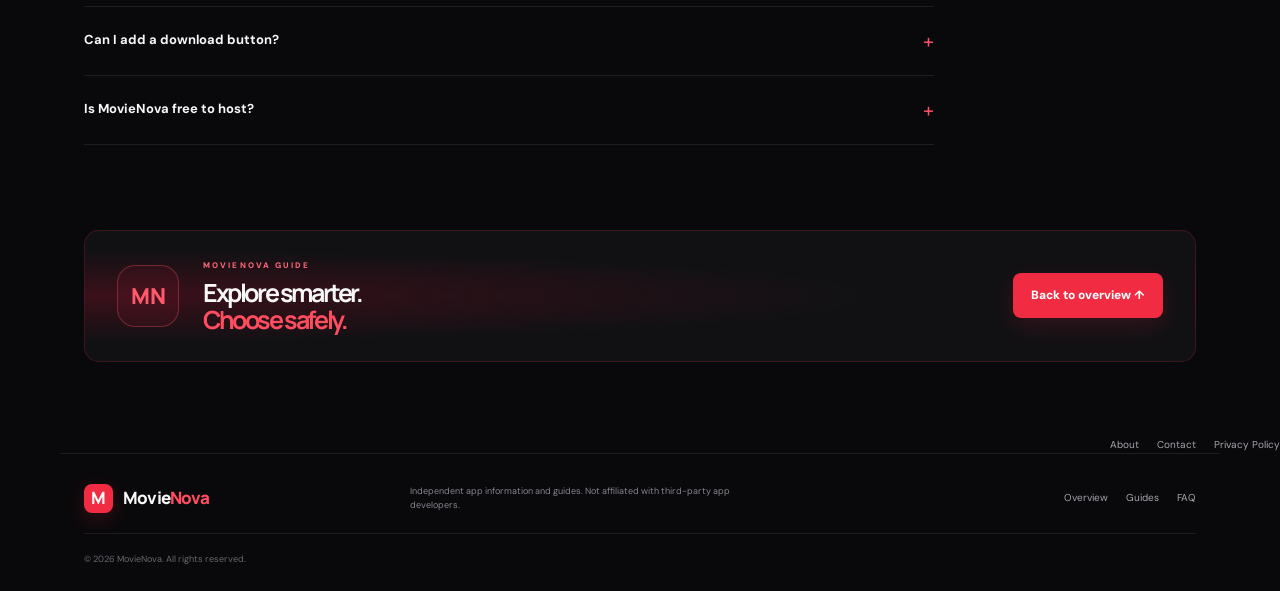
==== commit 10948559: "Update index.html" ====
--- a/index.html
+++ b/index.html
@@ -45,7 +45,7 @@
         <div class="hero-actions">
   <a class="button button-red" href="apps.html">Explore Apps <span>→</span></a>
   <a class="button button-ghost" href="#features">View features</a>
-</div><a class="button button-red" href="#overview">Explore details <span>→</span></a><a class="button button-ghost" href="#features">View features</a></div>
+</div><a class="button button-red" href="apps.html">Explore Apps <span>→</span></a><a class="button button-ghost" href="#features">View features</a></div>
         <div class="hero-proof"><span class="proof-icon">✓</span><span>Helpful guides</span><i></i><span>Mobile-friendly</span><i></i><span>Safety-first info</span></div>
       </div>
       <div class="hero-art" aria-label="Decorative entertainment app illustration">
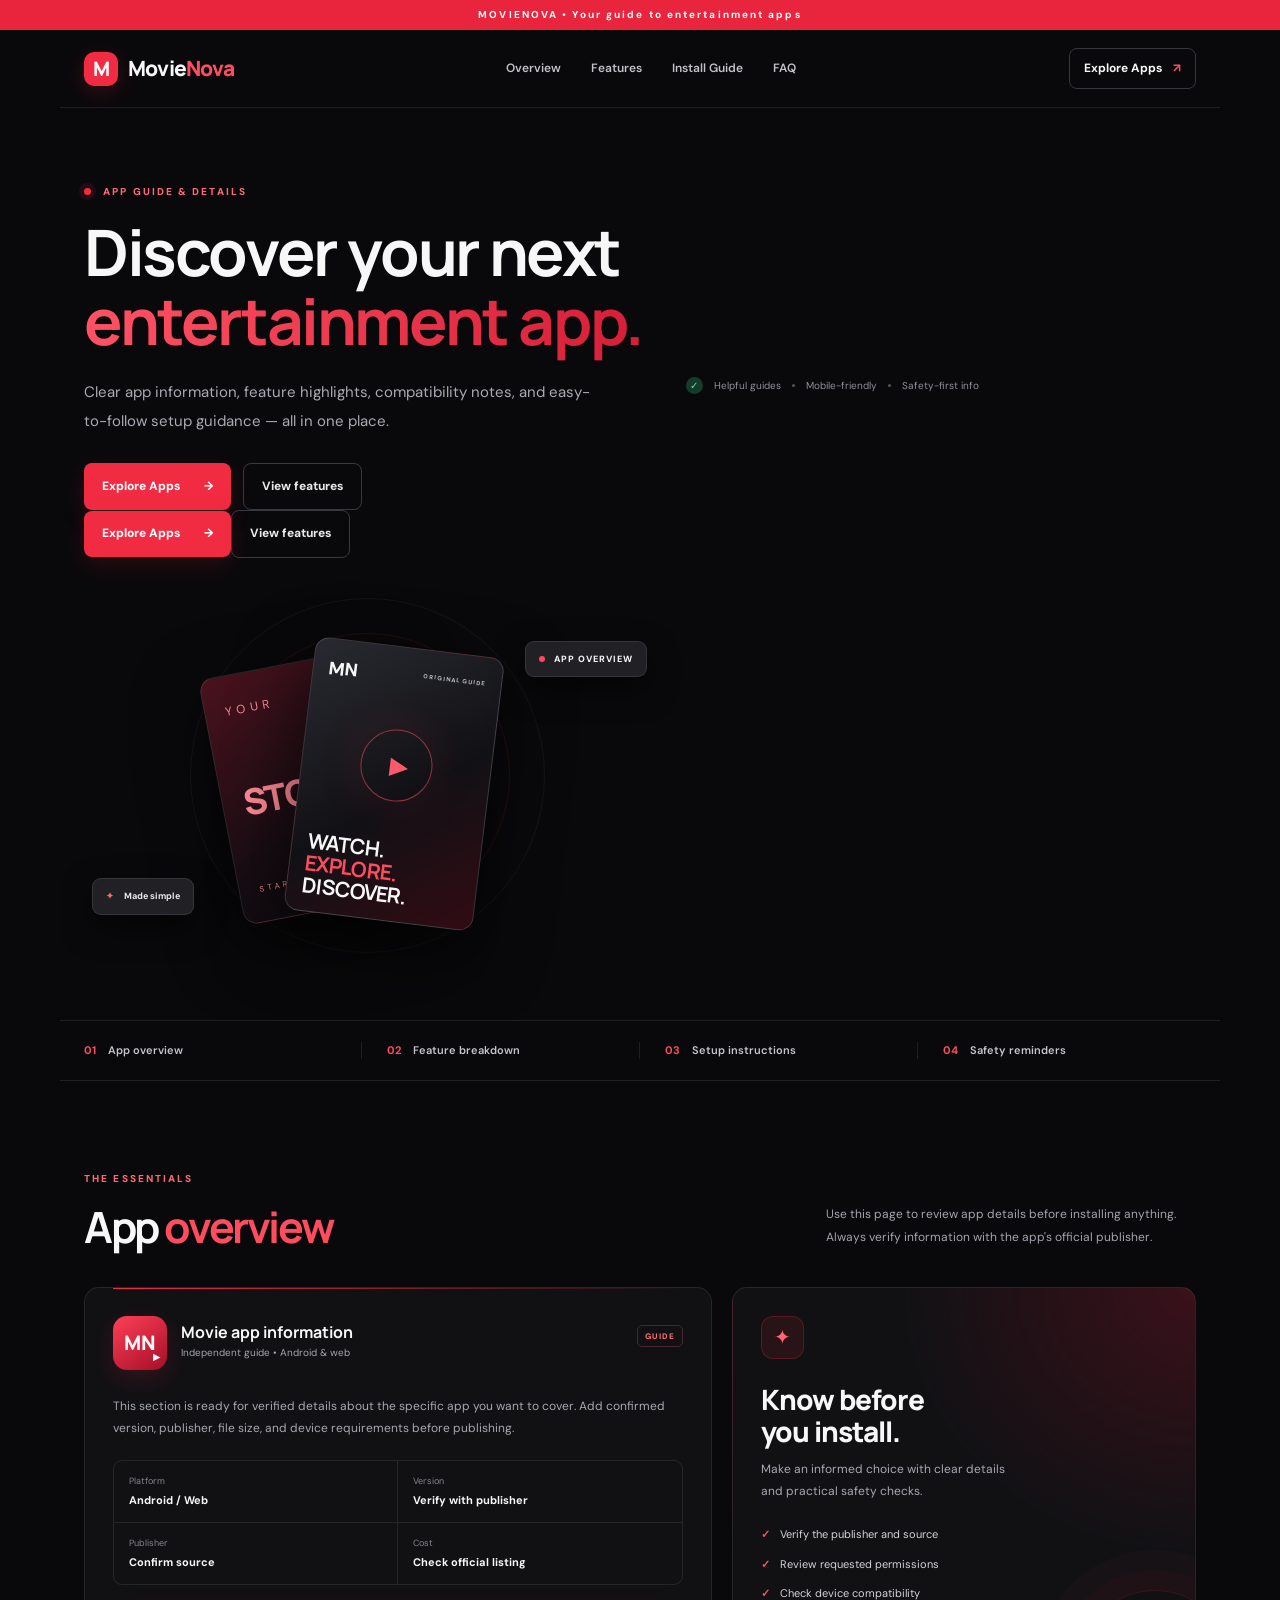
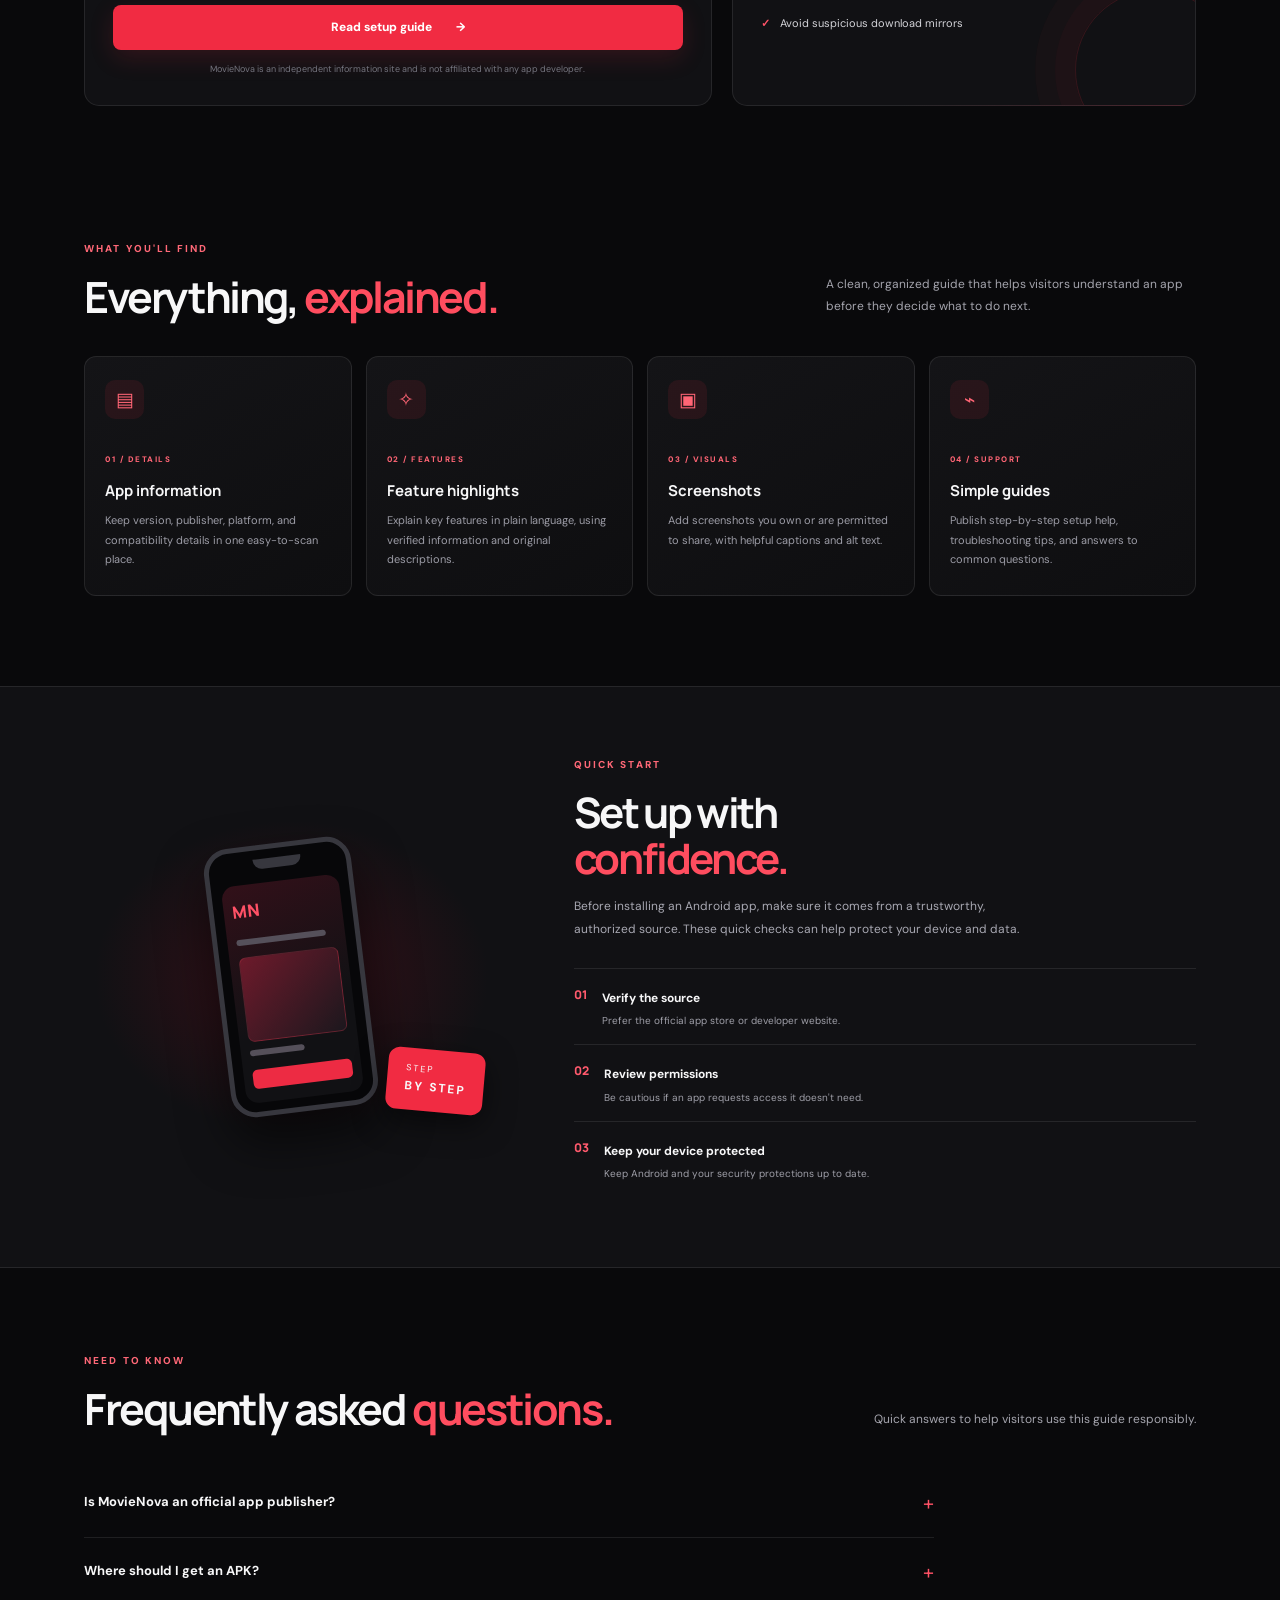
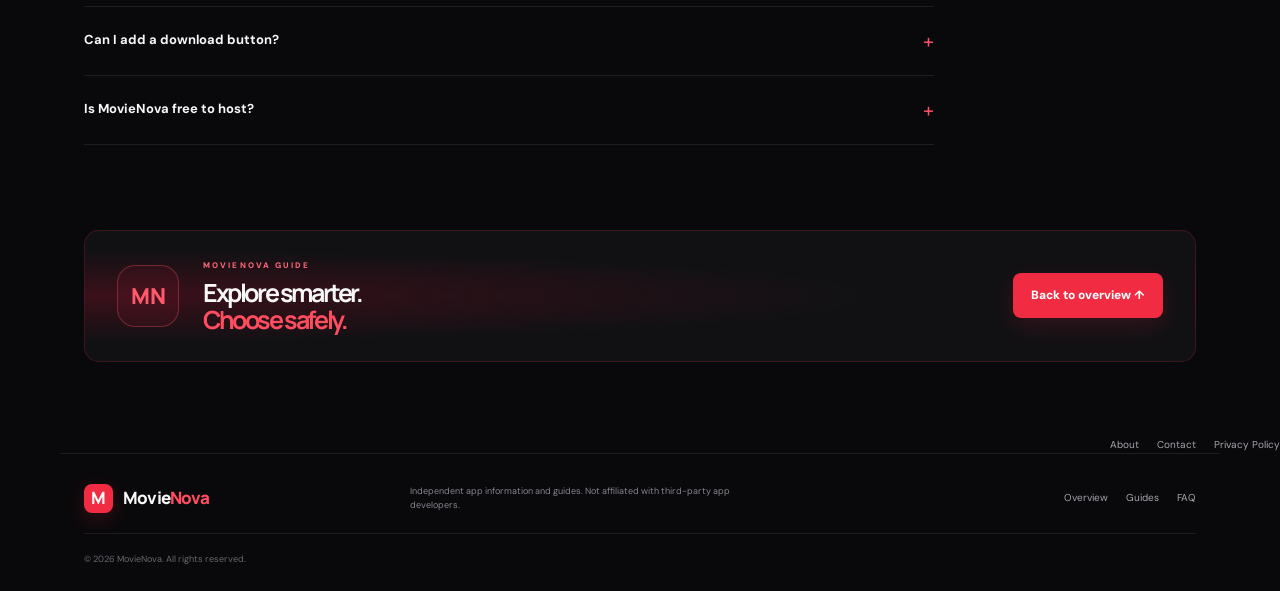
==== commit 2d87b59a: "Update index.html" ====
--- a/index.html
+++ b/index.html
@@ -33,7 +33,7 @@
     <nav class="nav" id="nav">
       <a href="#overview">Overview</a><a href="#features">Features</a><a href="#guide">Install Guide</a><a href="#faq">FAQ</a>
     </nav>
-    <a class="header-cta" href="#overview">Explore app <span>↗</span></a>
+    <a class="header-cta" href="apps.html">Explore Apps <span>↗</span></a>
   </header>
 
   <main>
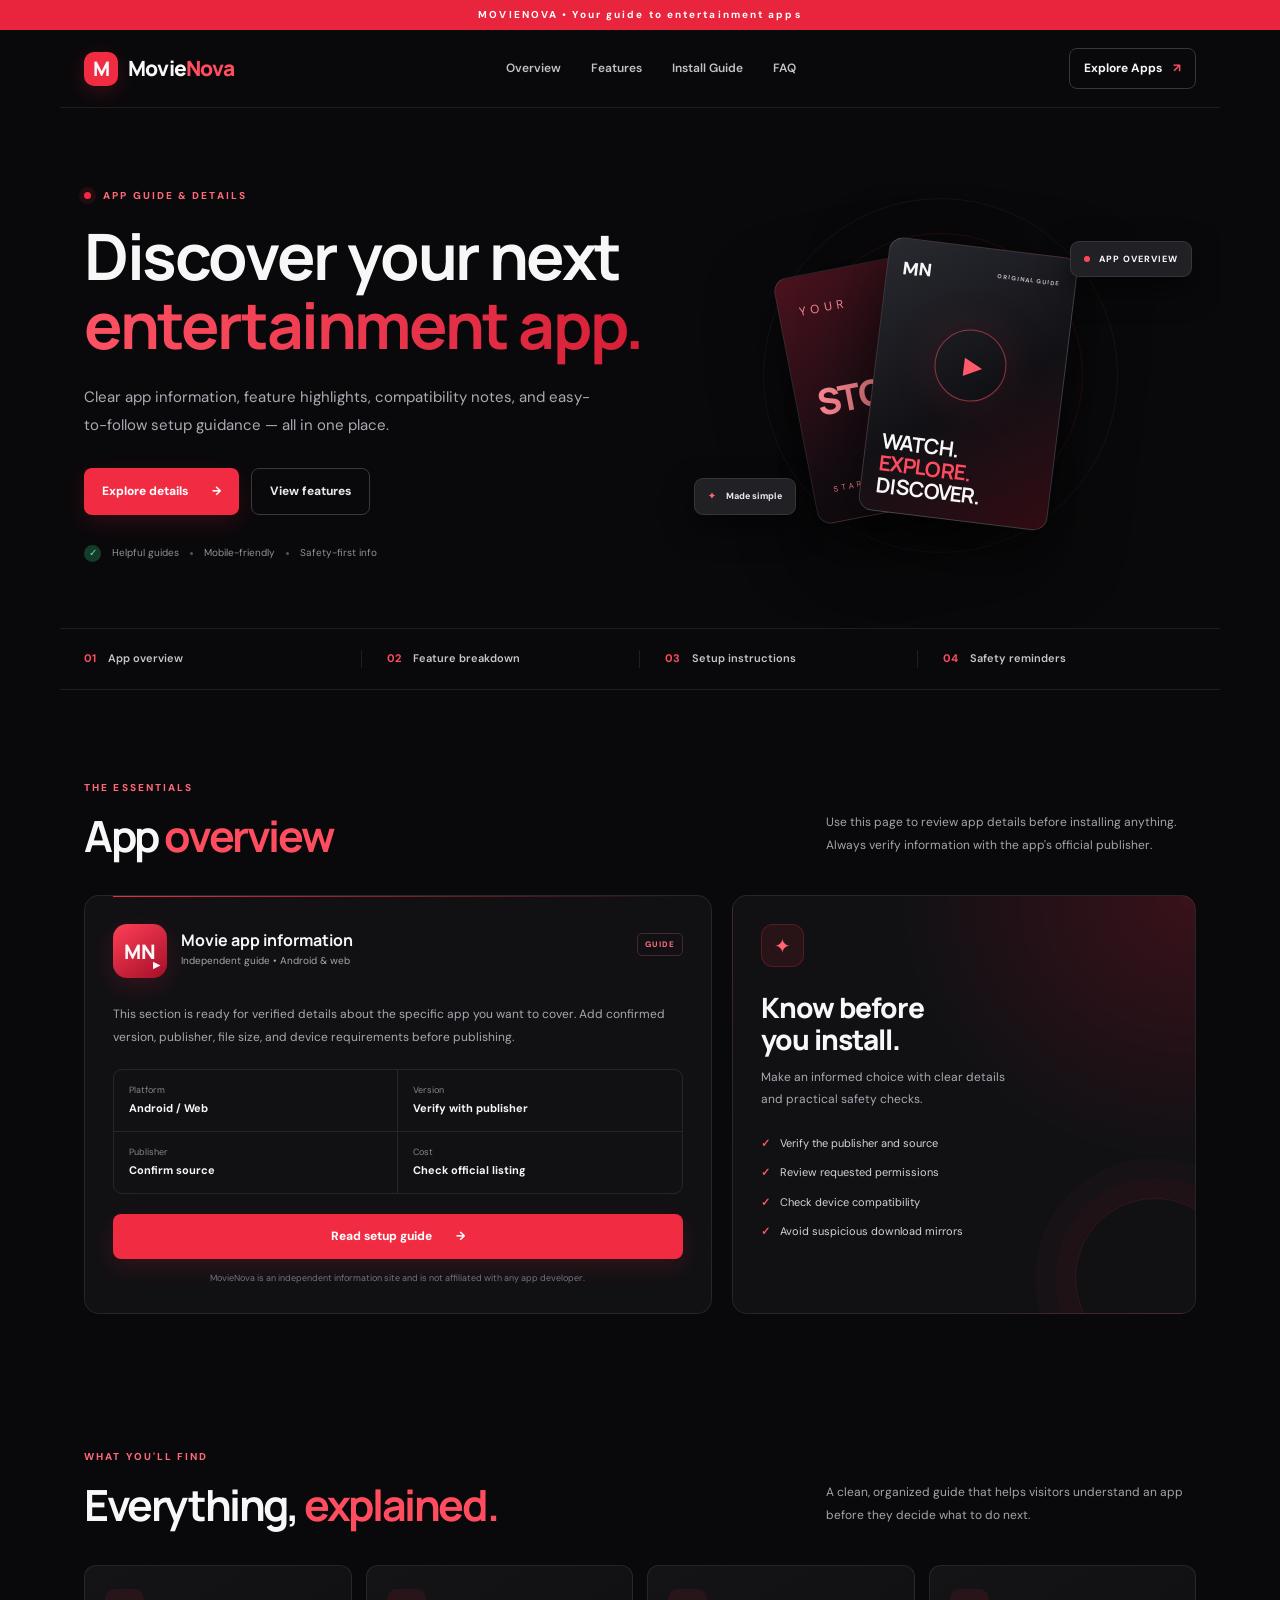
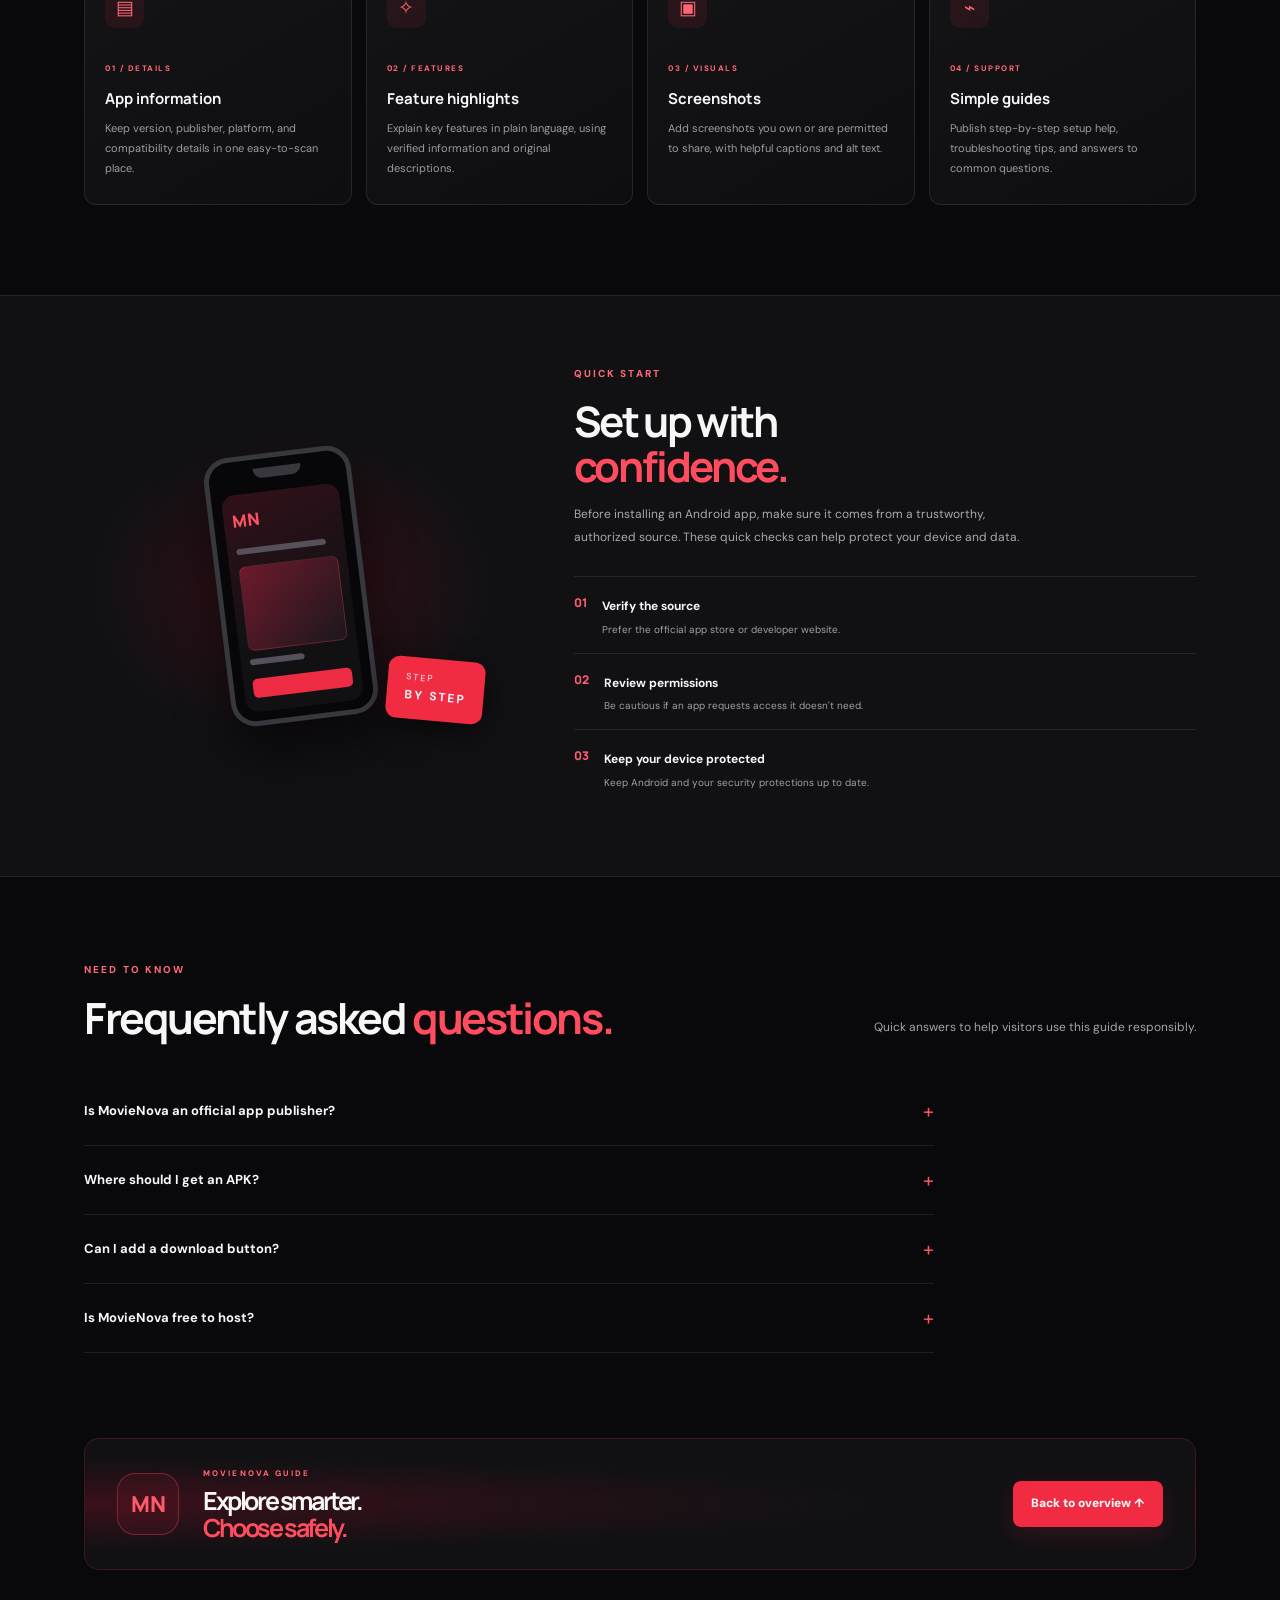
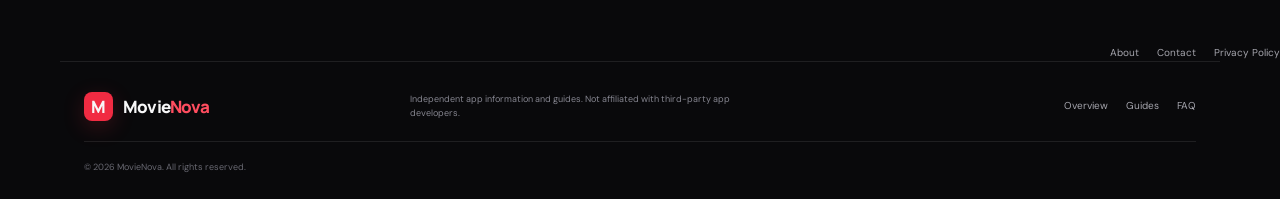
==== commit 7039deee: "Update index.html" ====
--- a/index.html
+++ b/index.html
@@ -43,9 +43,9 @@
         <h1>Discover your next<br><span class="gradient-text">entertainment app.</span></h1>
         <p class="hero-lede">Clear app information, feature highlights, compatibility notes, and easy-to-follow setup guidance — all in one place.</p>
         <div class="hero-actions">
-  <a class="button button-red" href="apps.html">Explore Apps <span>→</span></a>
+  <a class="button button-red" href="#overview">Explore details <span>→</span></a>
   <a class="button button-ghost" href="#features">View features</a>
-</div><a class="button button-red" href="apps.html">Explore Apps <span>→</span></a><a class="button button-ghost" href="#features">View features</a></div>
+</div>
         <div class="hero-proof"><span class="proof-icon">✓</span><span>Helpful guides</span><i></i><span>Mobile-friendly</span><i></i><span>Safety-first info</span></div>
       </div>
       <div class="hero-art" aria-label="Decorative entertainment app illustration">
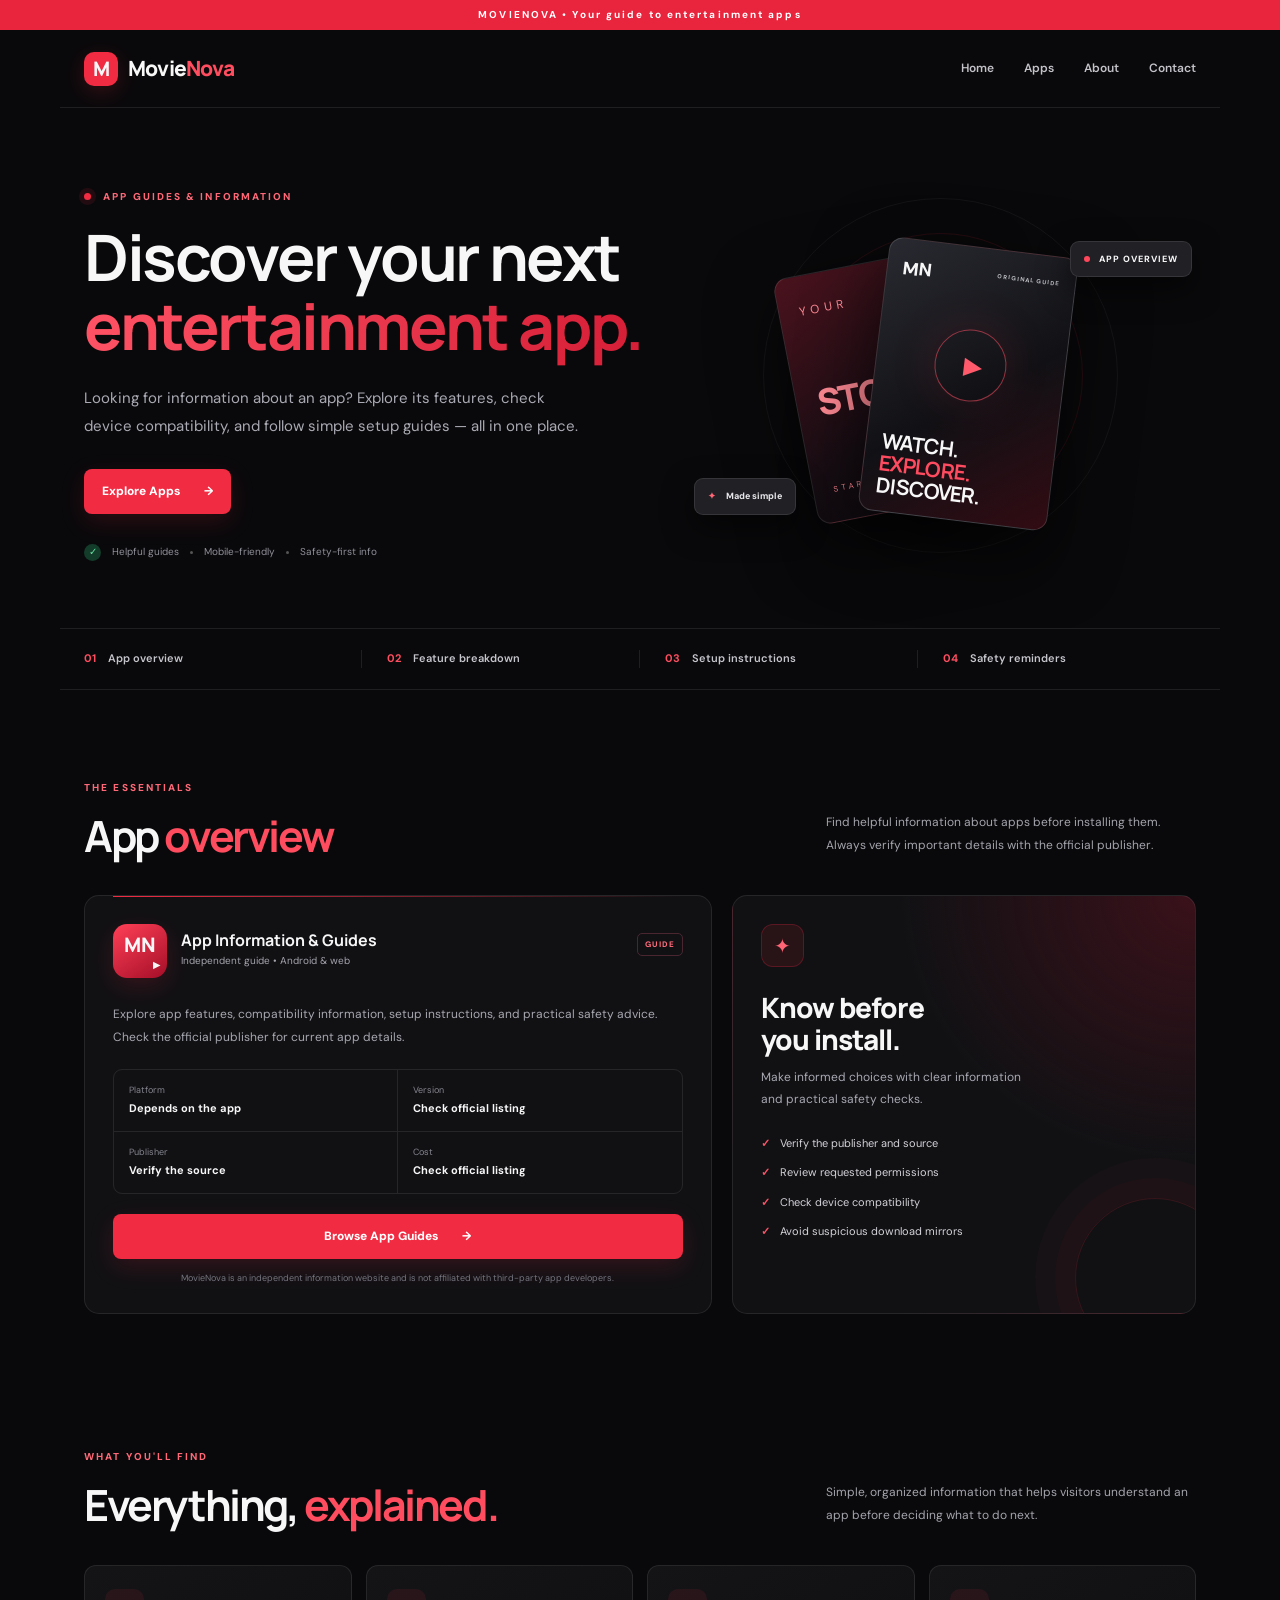
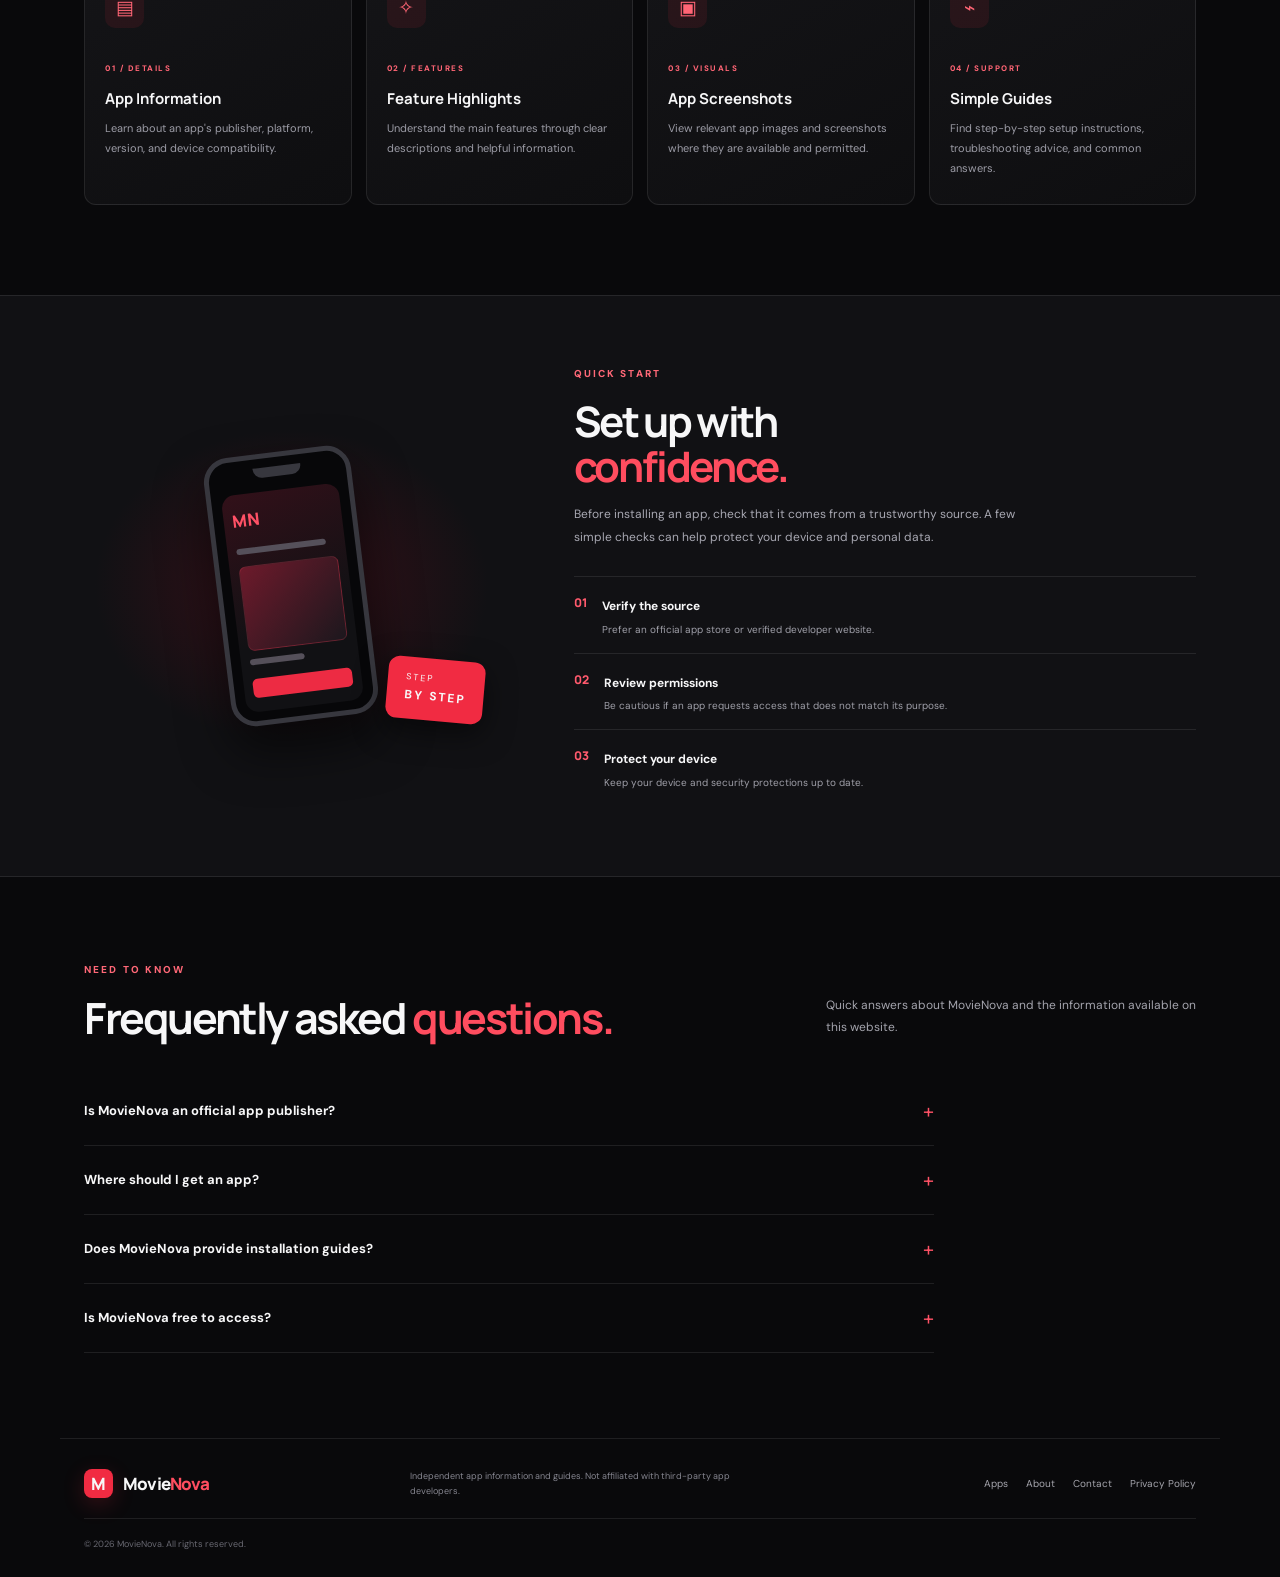
==== commit 17cbeda3: "Update index.html" ====
--- a/index.html
+++ b/index.html
@@ -1,106 +1,579 @@
 <!DOCTYPE html>
 <html lang="en">
+
 <head>
   <meta charset="UTF-8">
   <meta name="viewport" content="width=device-width, initial-scale=1.0">
 
   <!-- Google Search Console Verification -->
-  <meta name="google-site-verification" content="N7huCjm4_toCMBp7Ov4PjywfoUUpwm39jjKfII1Mrvs">
-
-  <!-- SEO Meta Description -->
-  <meta name="description" content="Explore MovieNova app guides, features, compatibility information, and safe installation advice. Find verified sources and helpful troubleshooting tips.">
-
-  <!-- Search Engine Indexing -->
+  <meta name="google-site-verification"
+        content="N7huCjm4_toCMBp7Ov4PjywfoUUpwm39jjKfII1Mrvs">
+
+  <!-- SEO -->
+  <meta name="description"
+        content="Explore MovieNova app guides, features, compatibility information, and safe installation advice. Find helpful setup guides and official sources.">
+
   <meta name="robots" content="index, follow">
 
-  <!-- Page Title -->
   <title>MovieNova | App Guides, Features &amp; Setup Help</title>
 
-  <!-- Canonical URL -->
-  <link rel="canonical" href="https://a02768378-eng.github.io/">
-
-  <!-- Browser Theme Color -->
+  <link rel="canonical"
+        href="https://a02768378-eng.github.io/">
+
   <meta name="theme-color" content="#0b0b0d">
 
-  <!-- Website Stylesheet -->
+  <!-- Existing stylesheet -->
   <link rel="stylesheet" href="style.css">
 </head>
+
 <body>
-  <div class="announcement">MOVIENOVA • Your guide to entertainment apps</div>
+
+  <!-- Announcement -->
+  <div class="announcement">
+    MOVIENOVA • Your guide to entertainment apps
+  </div>
+
+  <!-- Header -->
   <header class="site-header">
-    <a class="brand" href="#" aria-label="MovieNova home"><span class="brand-mark">M</span><span>Movie<span class="red">Nova</span></span></a>
-    <button class="menu-toggle" aria-label="Toggle navigation" aria-expanded="false">☰</button>
-    <nav class="nav" id="nav">
-      <a href="#overview">Overview</a><a href="#features">Features</a><a href="#guide">Install Guide</a><a href="#faq">FAQ</a>
+
+    <a class="brand" href="index.html" aria-label="MovieNova home">
+      <span class="brand-mark">M</span>
+      <span>Movie<span class="red">Nova</span></span>
+    </a>
+
+    <button class="menu-toggle"
+            aria-label="Toggle navigation"
+            aria-expanded="false">
+      ☰
+    </button>
+
+    <nav class="nav" id="nav" aria-label="Main navigation">
+      <a href="index.html">Home</a>
+      <a href="apps.html">Apps</a>
+      <a href="about.html">About</a>
+      <a href="contact.html">Contact</a>
     </nav>
-    <a class="header-cta" href="apps.html">Explore Apps <span>↗</span></a>
+
   </header>
 
   <main>
+
+    <!-- Hero Section -->
     <section class="hero">
+
       <div class="hero-copy">
-        <div class="eyebrow"><span class="pulse"></span> APP GUIDE &amp; DETAILS</div>
-        <h1>Discover your next<br><span class="gradient-text">entertainment app.</span></h1>
-        <p class="hero-lede">Clear app information, feature highlights, compatibility notes, and easy-to-follow setup guidance — all in one place.</p>
+
+        <div class="eyebrow">
+          <span class="pulse"></span>
+          APP GUIDES &amp; INFORMATION
+        </div>
+
+        <h1>
+          Discover your next<br>
+          <span class="gradient-text">entertainment app.</span>
+        </h1>
+
+        <p class="hero-lede">
+          Looking for information about an app?
+          Explore its features, check device compatibility,
+          and follow simple setup guides — all in one place.
+        </p>
+
+        <!-- Only one hero button -->
         <div class="hero-actions">
-  <a class="button button-red" href="#overview">Explore details <span>→</span></a>
-  <a class="button button-ghost" href="#features">View features</a>
-</div>
-        <div class="hero-proof"><span class="proof-icon">✓</span><span>Helpful guides</span><i></i><span>Mobile-friendly</span><i></i><span>Safety-first info</span></div>
-      </div>
-      <div class="hero-art" aria-label="Decorative entertainment app illustration">
-        <div class="orbit orbit-one"></div><div class="orbit orbit-two"></div>
-        <div class="poster poster-back"><span>YOUR</span><b>STORY</b><small>STARTS HERE</small></div>
-        <div class="poster poster-front"><div class="poster-top">MN <span>ORIGINAL GUIDE</span></div><div class="poster-symbol">▶</div><div class="poster-bottom"><b>WATCH.</b><b>EXPLORE.</b><b>DISCOVER.</b></div></div>
-        <div class="floating-tag tag-top"><span class="tag-dot"></span> APP OVERVIEW</div>
-        <div class="floating-tag tag-bottom">✦ <span>Made simple</span></div>
-      </div>
+          <a class="button button-red" href="apps.html">
+            Explore Apps <span>→</span>
+          </a>
+        </div>
+
+        <div class="hero-proof">
+          <span class="proof-icon">✓</span>
+          <span>Helpful guides</span>
+          <i></i>
+          <span>Mobile-friendly</span>
+          <i></i>
+          <span>Safety-first info</span>
+        </div>
+
+      </div>
+
+      <!-- Decorative Illustration -->
+      <div class="hero-art"
+           aria-label="Decorative entertainment app illustration">
+
+        <div class="orbit orbit-one"></div>
+        <div class="orbit orbit-two"></div>
+
+        <div class="poster poster-back">
+          <span>YOUR</span>
+          <b>STORY</b>
+          <small>STARTS HERE</small>
+        </div>
+
+        <div class="poster poster-front">
+
+          <div class="poster-top">
+            MN <span>ORIGINAL GUIDE</span>
+          </div>
+
+          <div class="poster-symbol">▶</div>
+
+          <div class="poster-bottom">
+            <b>WATCH.</b>
+            <b>EXPLORE.</b>
+            <b>DISCOVER.</b>
+          </div>
+
+        </div>
+
+        <div class="floating-tag tag-top">
+          <span class="tag-dot"></span>
+          APP OVERVIEW
+        </div>
+
+        <div class="floating-tag tag-bottom">
+          ✦ <span>Made simple</span>
+        </div>
+
+      </div>
+
     </section>
 
-    <section class="trust-strip"><div><b>01</b><span>App overview</span></div><div><b>02</b><span>Feature breakdown</span></div><div><b>03</b><span>Setup instructions</span></div><div><b>04</b><span>Safety reminders</span></div></section>
-
+    <!-- Trust Strip -->
+    <section class="trust-strip">
+
+      <div>
+        <b>01</b>
+        <span>App overview</span>
+      </div>
+
+      <div>
+        <b>02</b>
+        <span>Feature breakdown</span>
+      </div>
+
+      <div>
+        <b>03</b>
+        <span>Setup instructions</span>
+      </div>
+
+      <div>
+        <b>04</b>
+        <span>Safety reminders</span>
+      </div>
+
+    </section>
+
+    <!-- App Overview -->
     <section class="section overview" id="overview">
-      <div class="section-heading"><div><div class="eyebrow">THE ESSENTIALS</div><h2>App <span class="red">overview</span></h2></div><p>Use this page to review app details before installing anything. Always verify information with the app's official publisher.</p></div>
+
+      <div class="section-heading">
+
+        <div>
+          <div class="eyebrow">THE ESSENTIALS</div>
+
+          <h2>
+            App <span class="red">overview</span>
+          </h2>
+        </div>
+
+        <p>
+          Find helpful information about apps before installing them.
+          Always verify important details with the official publisher.
+        </p>
+
+      </div>
+
       <div class="overview-grid">
+
+        <!-- Overview Card -->
         <div class="app-card">
-          <div class="app-icon">MN<span>▶</span></div><div class="app-title"><h3>Movie app information</h3><p>Independent guide • Android &amp; web</p></div><span class="status-pill">GUIDE</span>
-          <p class="app-description">This section is ready for verified details about the specific app you want to cover. Add confirmed version, publisher, file size, and device requirements before publishing.</p>
-          <div class="spec-grid"><div><span>Platform</span><b>Android / Web</b></div><div><span>Version</span><b>Verify with publisher</b></div><div><span>Publisher</span><b>Confirm source</b></div><div><span>Cost</span><b>Check official listing</b></div></div>
-          <a class="button button-red button-wide" href="#guide">Read setup guide <span>→</span></a>
-          <p class="fine-print">MovieNova is an independent information site and is not affiliated with any app developer.</p>
-        </div>
-        <div class="why-card"><div class="why-number">✦</div><h3>Know before<br>you install.</h3><p>Make an informed choice with clear details and practical safety checks.</p><ul><li><span>✓</span> Verify the publisher and source</li><li><span>✓</span> Review requested permissions</li><li><span>✓</span> Check device compatibility</li><li><span>✓</span> Avoid suspicious download mirrors</li></ul><div class="decorative-line"></div></div>
-      </div>
+
+          <div class="app-icon">
+            MN<span>▶</span>
+          </div>
+
+          <div class="app-title">
+            <h3>App Information &amp; Guides</h3>
+            <p>Independent guide • Android &amp; web</p>
+          </div>
+
+          <span class="status-pill">GUIDE</span>
+
+          <p class="app-description">
+            Explore app features, compatibility information,
+            setup instructions, and practical safety advice.
+            Check the official publisher for current app details.
+          </p>
+
+          <div class="spec-grid">
+
+            <div>
+              <span>Platform</span>
+              <b>Depends on the app</b>
+            </div>
+
+            <div>
+              <span>Version</span>
+              <b>Check official listing</b>
+            </div>
+
+            <div>
+              <span>Publisher</span>
+              <b>Verify the source</b>
+            </div>
+
+            <div>
+              <span>Cost</span>
+              <b>Check official listing</b>
+            </div>
+
+          </div>
+
+          <a class="button button-red button-wide"
+             href="apps.html">
+            Browse App Guides <span>→</span>
+          </a>
+
+          <p class="fine-print">
+            MovieNova is an independent information website and
+            is not affiliated with third-party app developers.
+          </p>
+
+        </div>
+
+        <!-- Safety Card -->
+        <div class="why-card">
+
+          <div class="why-number">✦</div>
+
+          <h3>
+            Know before<br>
+            you install.
+          </h3>
+
+          <p>
+            Make informed choices with clear information
+            and practical safety checks.
+          </p>
+
+          <ul>
+            <li>
+              <span>✓</span>
+              Verify the publisher and source
+            </li>
+
+            <li>
+              <span>✓</span>
+              Review requested permissions
+            </li>
+
+            <li>
+              <span>✓</span>
+              Check device compatibility
+            </li>
+
+            <li>
+              <span>✓</span>
+              Avoid suspicious download mirrors
+            </li>
+          </ul>
+
+          <div class="decorative-line"></div>
+
+        </div>
+
+      </div>
+
     </section>
 
+    <!-- Features -->
     <section class="section features-section" id="features">
-      <div class="section-heading"><div><div class="eyebrow">WHAT YOU'LL FIND</div><h2>Everything, <span class="red">explained.</span></h2></div><p>A clean, organized guide that helps visitors understand an app before they decide what to do next.</p></div>
+
+      <div class="section-heading">
+
+        <div>
+          <div class="eyebrow">WHAT YOU'LL FIND</div>
+
+          <h2>
+            Everything, <span class="red">explained.</span>
+          </h2>
+        </div>
+
+        <p>
+          Simple, organized information that helps visitors
+          understand an app before deciding what to do next.
+        </p>
+
+      </div>
+
       <div class="feature-grid">
-        <article class="feature-card"><div class="feature-icon">▤</div><span class="feature-index">01 / DETAILS</span><h3>App information</h3><p>Keep version, publisher, platform, and compatibility details in one easy-to-scan place.</p></article>
-        <article class="feature-card"><div class="feature-icon">✧</div><span class="feature-index">02 / FEATURES</span><h3>Feature highlights</h3><p>Explain key features in plain language, using verified information and original descriptions.</p></article>
-        <article class="feature-card"><div class="feature-icon">▣</div><span class="feature-index">03 / VISUALS</span><h3>Screenshots</h3><p>Add screenshots you own or are permitted to share, with helpful captions and alt text.</p></article>
-        <article class="feature-card"><div class="feature-icon">⌁</div><span class="feature-index">04 / SUPPORT</span><h3>Simple guides</h3><p>Publish step-by-step setup help, troubleshooting tips, and answers to common questions.</p></article>
-      </div>
+
+        <article class="feature-card">
+
+          <div class="feature-icon">▤</div>
+
+          <span class="feature-index">01 / DETAILS</span>
+
+          <h3>App Information</h3>
+
+          <p>
+            Learn about an app's publisher, platform,
+            version, and device compatibility.
+          </p>
+
+        </article>
+
+        <article class="feature-card">
+
+          <div class="feature-icon">✧</div>
+
+          <span class="feature-index">02 / FEATURES</span>
+
+          <h3>Feature Highlights</h3>
+
+          <p>
+            Understand the main features through
+            clear descriptions and helpful information.
+          </p>
+
+        </article>
+
+        <article class="feature-card">
+
+          <div class="feature-icon">▣</div>
+
+          <span class="feature-index">03 / VISUALS</span>
+
+          <h3>App Screenshots</h3>
+
+          <p>
+            View relevant app images and screenshots
+            where they are available and permitted.
+          </p>
+
+        </article>
+
+        <article class="feature-card">
+
+          <div class="feature-icon">⌁</div>
+
+          <span class="feature-index">04 / SUPPORT</span>
+
+          <h3>Simple Guides</h3>
+
+          <p>
+            Find step-by-step setup instructions,
+            troubleshooting advice, and common answers.
+          </p>
+
+        </article>
+
+      </div>
+
     </section>
 
-    <section class="guide-band" id="guide"><div class="guide-graphic"><div class="phone"><div class="phone-notch"></div><div class="phone-screen"><div class="screen-logo">MN</div><div class="screen-line"></div><div class="screen-tile"></div><div class="screen-line short"></div><div class="screen-button"></div></div></div><div class="guide-badge">STEP<br><b>BY STEP</b></div></div><div class="guide-copy"><div class="eyebrow">QUICK START</div><h2>Set up with<br><span class="red">confidence.</span></h2><p>Before installing an Android app, make sure it comes from a trustworthy, authorized source. These quick checks can help protect your device and data.</p><ol class="steps"><li><span>01</span><div><b>Verify the source</b><p>Prefer the official app store or developer website.</p></div></li><li><span>02</span><div><b>Review permissions</b><p>Be cautious if an app requests access it doesn't need.</p></div></li><li><span>03</span><div><b>Keep your device protected</b><p>Keep Android and your security protections up to date.</p></div></li></ol></div></section>
-
-    <section class="section faq-section" id="faq"><div class="section-heading"><div><div class="eyebrow">NEED TO KNOW</div><h2>Frequently asked <span class="red">questions.</span></h2></div><p>Quick answers to help visitors use this guide responsibly.</p></div>
+    <!-- Setup Guide -->
+    <section class="guide-band" id="guide">
+
+      <div class="guide-graphic">
+
+        <div class="phone">
+
+          <div class="phone-notch"></div>
+
+          <div class="phone-screen">
+
+            <div class="screen-logo">MN</div>
+            <div class="screen-line"></div>
+            <div class="screen-tile"></div>
+            <div class="screen-line short"></div>
+            <div class="screen-button"></div>
+
+          </div>
+
+        </div>
+
+        <div class="guide-badge">
+          STEP<br>
+          <b>BY STEP</b>
+        </div>
+
+      </div>
+
+      <div class="guide-copy">
+
+        <div class="eyebrow">QUICK START</div>
+
+        <h2>
+          Set up with<br>
+          <span class="red">confidence.</span>
+        </h2>
+
+        <p>
+          Before installing an app, check that it comes
+          from a trustworthy source. A few simple checks
+          can help protect your device and personal data.
+        </p>
+
+        <ol class="steps">
+
+          <li>
+            <span>01</span>
+
+            <div>
+              <b>Verify the source</b>
+              <p>
+                Prefer an official app store or verified
+                developer website.
+              </p>
+            </div>
+          </li>
+
+          <li>
+            <span>02</span>
+
+            <div>
+              <b>Review permissions</b>
+              <p>
+                Be cautious if an app requests access
+                that does not match its purpose.
+              </p>
+            </div>
+          </li>
+
+          <li>
+            <span>03</span>
+
+            <div>
+              <b>Protect your device</b>
+              <p>
+                Keep your device and security protections
+                up to date.
+              </p>
+            </div>
+          </li>
+
+        </ol>
+
+      </div>
+
+    </section>
+
+    <!-- FAQ -->
+    <section class="section faq-section" id="faq">
+
+      <div class="section-heading">
+
+        <div>
+          <div class="eyebrow">NEED TO KNOW</div>
+
+          <h2>
+            Frequently asked <span class="red">questions.</span>
+          </h2>
+        </div>
+
+        <p>
+          Quick answers about MovieNova and the information
+          available on this website.
+        </p>
+
+      </div>
+
       <div class="faq-list">
-        <details><summary>Is MovieNova an official app publisher?<span>+</span></summary><p>No. MovieNova is an independent information-site template. It is not affiliated with MovieBox or any other app publisher unless a formal relationship is explicitly established.</p></details>
-        <details><summary>Where should I get an APK?<span>+</span></summary><p>Prefer an official app store or the developer's verified website. Avoid unknown mirrors and files that cannot be verified.</p></details>
-        <details><summary>Can I add a download button?<span>+</span></summary><p>Yes. Add a download link only when you have permission to distribute the file and have verified its source, integrity, and licensing.</p></details>
-        <details><summary>Is MovieNova free to host?<span>+</span></summary><p>This static website can be published using a free hosting service such as GitHub Pages, subject to that service's current terms and policies. A custom .com domain usually costs extra.</p></details>
-      </div>
+
+        <details>
+          <summary>
+            Is MovieNova an official app publisher?
+            <span>+</span>
+          </summary>
+
+          <p>
+            No. MovieNova is an independent information website.
+            It is not affiliated with third-party app publishers
+            unless a formal relationship is explicitly established.
+          </p>
+        </details>
+
+        <details>
+          <summary>
+            Where should I get an app?
+            <span>+</span>
+          </summary>
+
+          <p>
+            Prefer an official app store or the developer's
+            verified website. Check the publisher and avoid
+            unfamiliar download sources.
+          </p>
+        </details>
+
+        <details>
+          <summary>
+            Does MovieNova provide installation guides?
+            <span>+</span>
+          </summary>
+
+          <p>
+            MovieNova provides app information and setup guidance.
+            Available guides depend on the apps covered on the website.
+          </p>
+        </details>
+
+        <details>
+          <summary>
+            Is MovieNova free to access?
+            <span>+</span>
+          </summary>
+
+          <p>
+            You can browse the information published on this website.
+            Individual third-party apps may have their own prices,
+            subscriptions, or usage conditions.
+          </p>
+        </details>
+
+      </div>
+
     </section>
-    <section class="closing-cta"><div class="closing-orb">MN</div><div><div class="eyebrow">MOVIENOVA GUIDE</div><h2>Explore smarter.<br><span class="red">Choose safely.</span></h2></div><a class="button button-red" href="#overview">Back to overview ↑</a></section>
+
   </main>
-  <div class="footer-links">
-  <a href="about.html">About</a>
-  <a href="contact.html">Contact</a>
-  <a href="privacy-policy.html">Privacy Policy</a>
-</div>
-  <footer><a class="brand footer-brand" href="#"><span class="brand-mark">M</span><span>Movie<span class="red">Nova</span></span></a><p>Independent app information and guides. Not affiliated with third-party app developers.</p><div class="footer-links"><a href="#overview">Overview</a><a href="#guide">Guides</a><a href="#faq">FAQ</a></div><small>© <span id="year"></span> MovieNova. All rights reserved.</small></footer>
+
+  <!-- Single Footer -->
+  <footer>
+
+    <a class="brand footer-brand"
+       href="index.html"
+       aria-label="MovieNova home">
+
+      <span class="brand-mark">M</span>
+
+      <span>Movie<span class="red">Nova</span></span>
+
+    </a>
+
+    <p>
+      Independent app information and guides.
+      Not affiliated with third-party app developers.
+    </p>
+
+    <div class="footer-links">
+
+      <a href="apps.html">Apps</a>
+      <a href="about.html">About</a>
+      <a href="contact.html">Contact</a>
+      <a href="privacy-policy.html">Privacy Policy</a>
+
+    </div>
+
+    <small>
+      © <span id="year"></span> MovieNova. All rights reserved.
+    </small>
+
+  </footer>
+
+  <!-- Existing JavaScript -->
   <script src="script.js"></script>
+
 </body>
 </html>
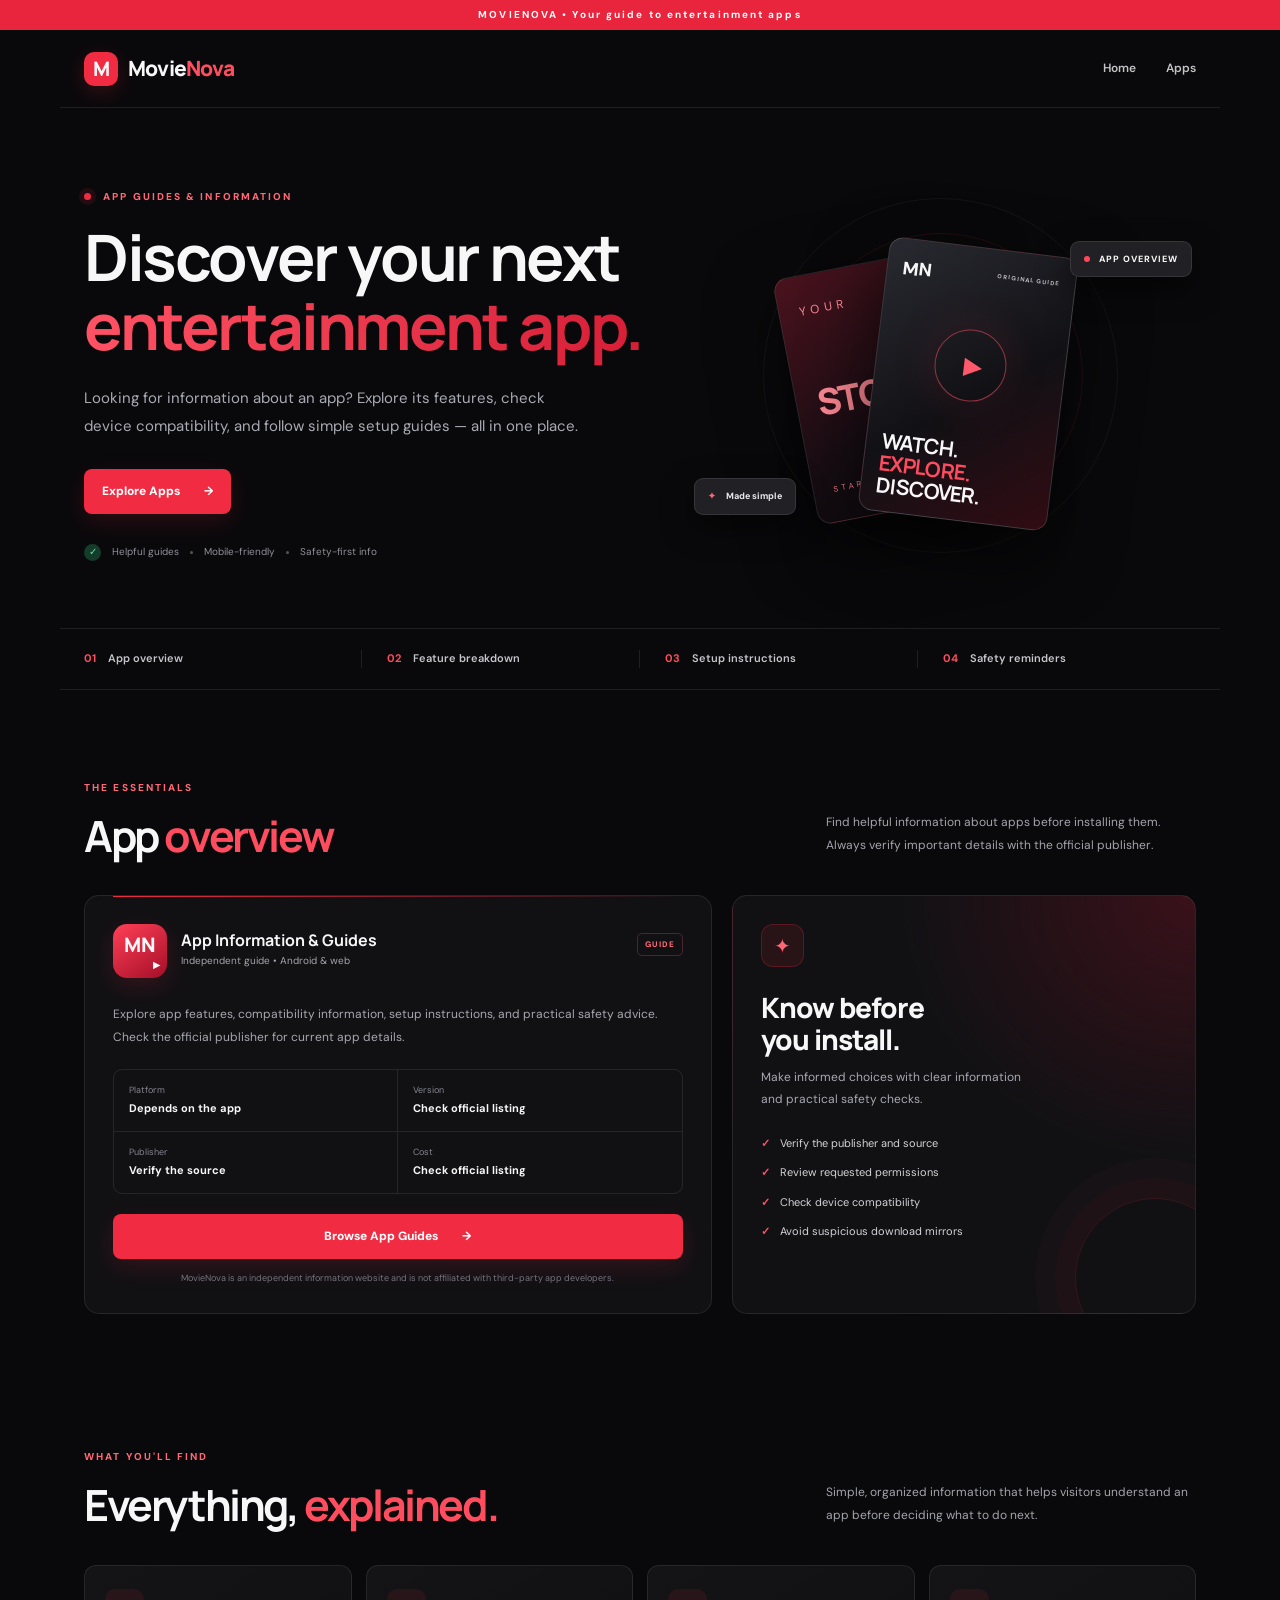
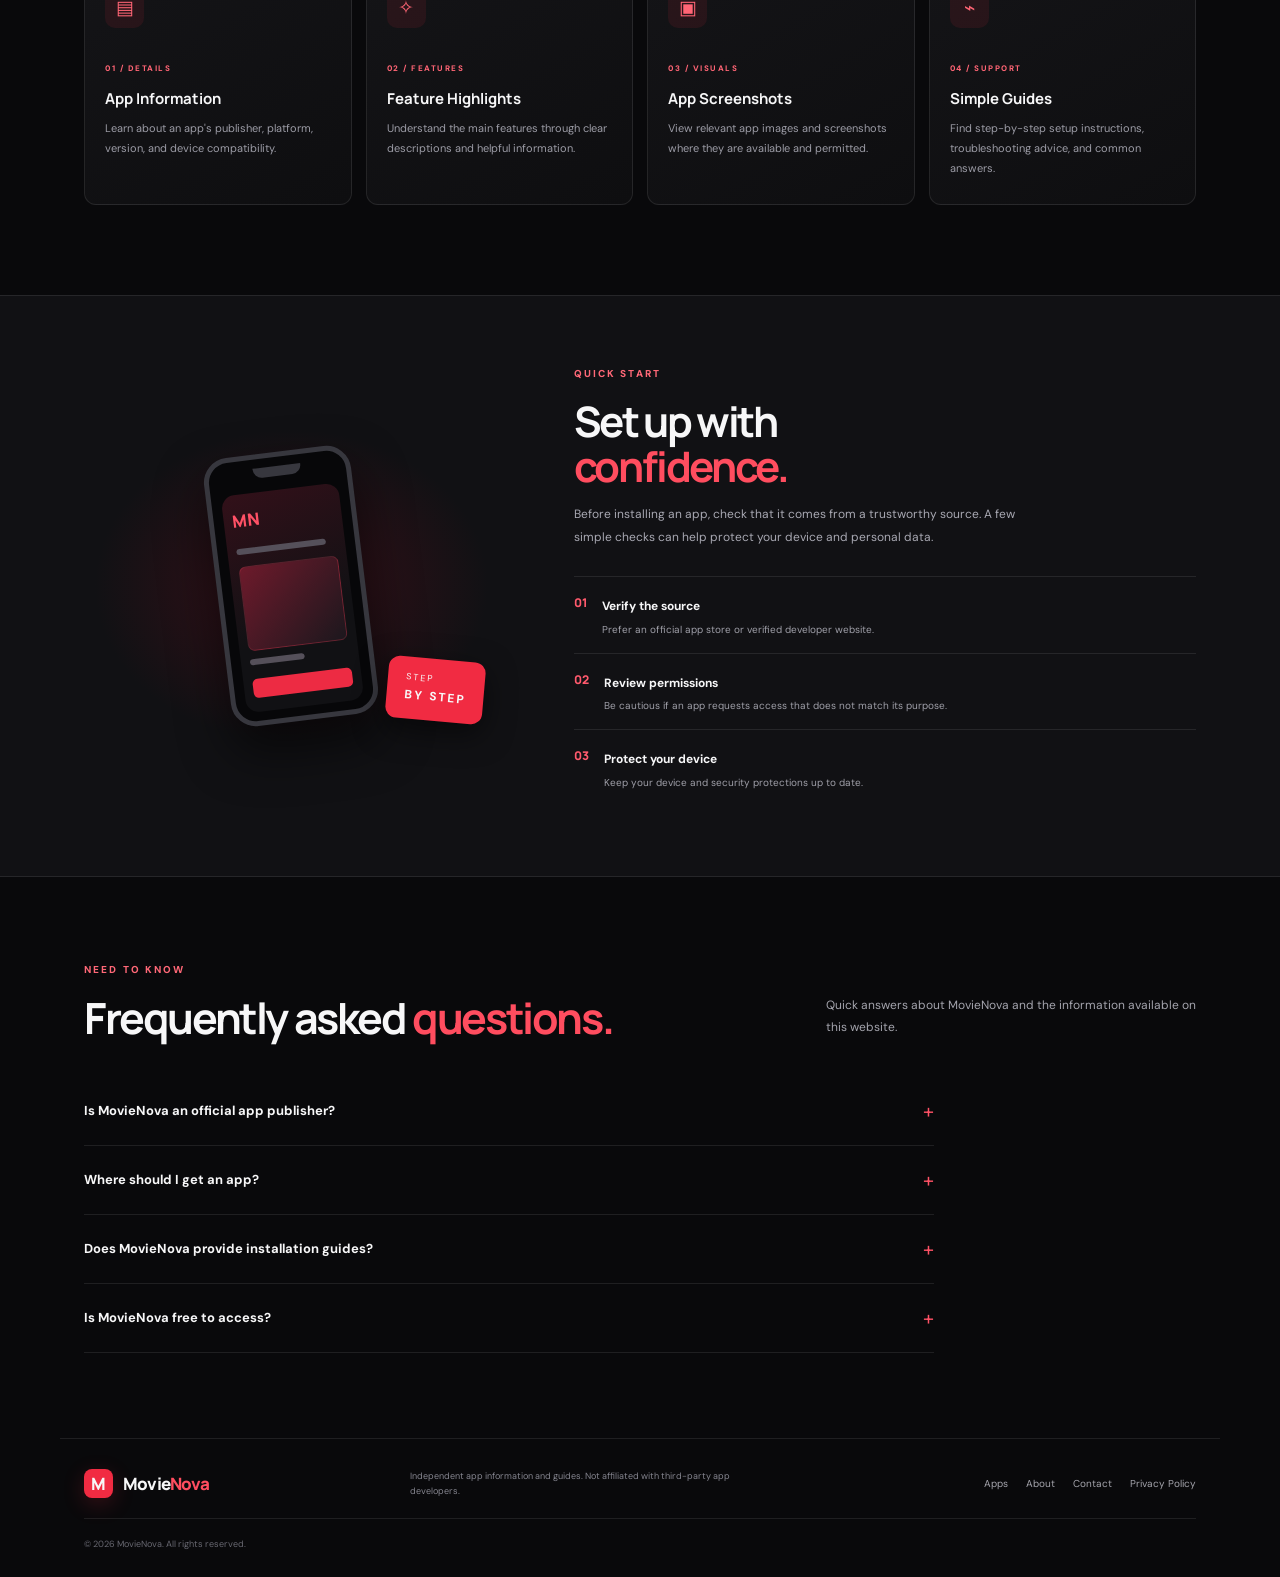
==== commit 09f7c619: "Update index.html" ====
--- a/index.html
+++ b/index.html
@@ -48,11 +48,9 @@
     </button>
 
     <nav class="nav" id="nav" aria-label="Main navigation">
-      <a href="index.html">Home</a>
-      <a href="apps.html">Apps</a>
-      <a href="about.html">About</a>
-      <a href="contact.html">Contact</a>
-    </nav>
+  <a href="index.html">Home</a>
+  <a href="apps.html">Apps</a>
+</nav>
 
   </header>
 
